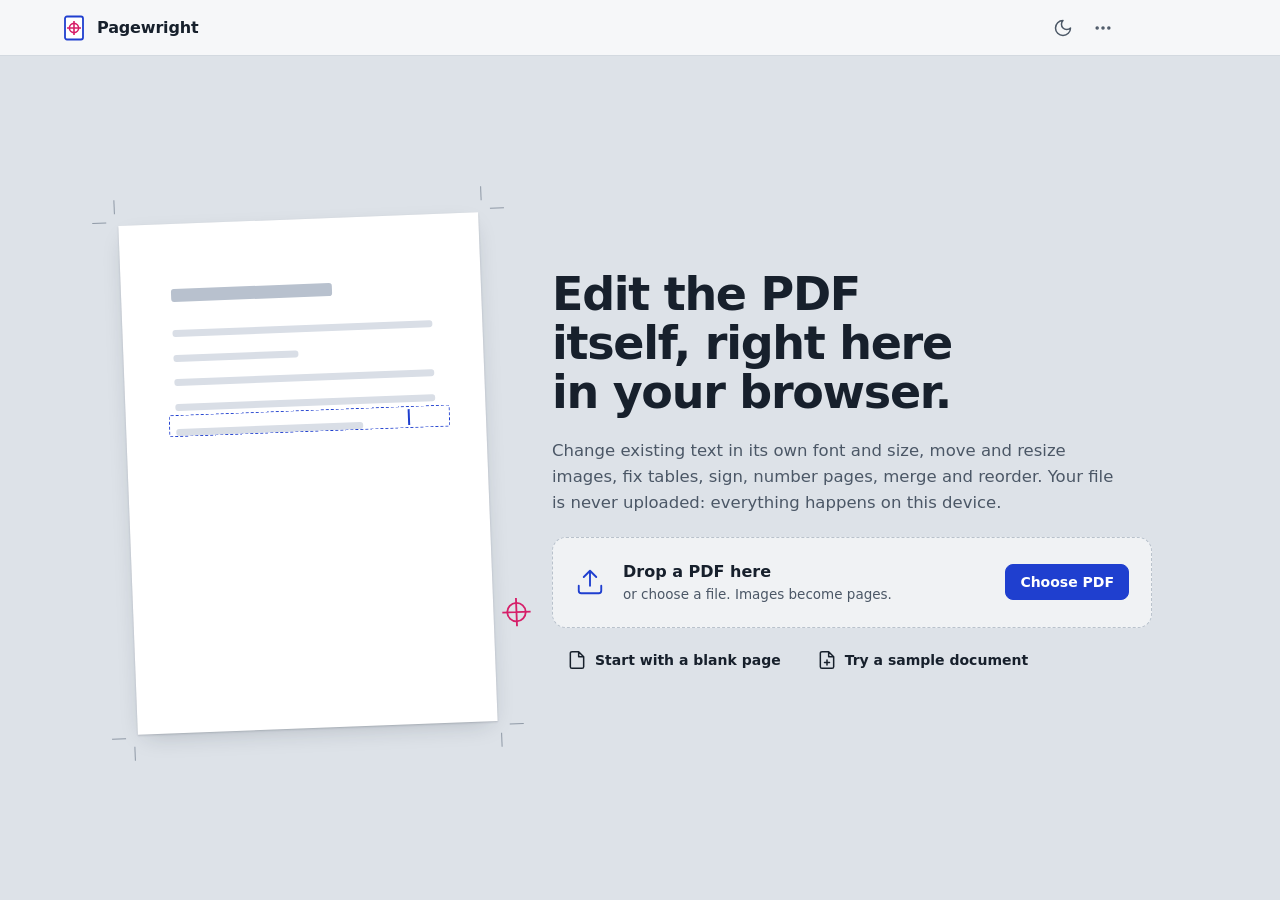
==== index.html @ f9a46111 "byeee will update after watching anna's tales" ====
<!doctype html>
<html lang="en">
<head>
<meta charset="utf-8">
<meta name="viewport" content="width=device-width, initial-scale=1, viewport-fit=cover, interactive-widget=resizes-content">
<title>Pagewright PDF Editor</title>
<meta name="description" content="Edit PDFs in your browser: change existing text and images, add text, tables, signatures and drawings, reorder, merge and number pages. Files never leave your device.">
<meta name="color-scheme" content="light dark">
<meta name="theme-color" content="#f3f5f8" media="(prefers-color-scheme: light)">
<meta name="theme-color" content="#151a21" media="(prefers-color-scheme: dark)">
<link rel="icon" href="data:image/svg+xml,%3Csvg xmlns='http://www.w3.org/2000/svg' viewBox='0 0 32 32'%3E%3Crect x='6' y='3' width='20' height='26' rx='2' fill='%23fff' stroke='%231f3fcf' stroke-width='2'/%3E%3Ccircle cx='16' cy='16' r='5' fill='none' stroke='%23d61f69' stroke-width='2'/%3E%3Cpath d='M16 8v16M8 16h16' stroke='%23d61f69' stroke-width='1.6'/%3E%3C/svg%3E">
<script>
  // apply saved theme before first paint
  try { var t = JSON.parse(localStorage.getItem('pw.theme')); if (t === 'light' || t === 'dark') document.documentElement.setAttribute('data-theme', t); } catch (e) {}
</script>
<link rel="stylesheet" href="css/app.css">
</head>
<body data-tool="edit">

<svg width="0" height="0" style="position:absolute" aria-hidden="true">
  <defs>
    <symbol id="i-open" viewBox="0 0 24 24"><path d="M6 14l1.45-2.9A2 2 0 0 1 9.24 10H20a2 2 0 0 1 1.94 2.5l-1.55 6a2 2 0 0 1-1.94 1.5H4a2 2 0 0 1-2-2V5c0-1.1.9-2 2-2h3.93a2 2 0 0 1 1.66.9l.82 1.2a2 2 0 0 0 1.66.9H18a2 2 0 0 1 2 2v2"/></symbol>
    <symbol id="i-download" viewBox="0 0 24 24"><path d="M21 15v4a2 2 0 0 1-2 2H5a2 2 0 0 1-2-2v-4M7 10l5 5 5-5M12 15V3"/></symbol>
    <symbol id="i-upload" viewBox="0 0 24 24"><path d="M21 15v4a2 2 0 0 1-2 2H5a2 2 0 0 1-2-2v-4M17 8l-5-5-5 5M12 3v12"/></symbol>
    <symbol id="i-undo" viewBox="0 0 24 24"><path d="M3 7v6h6M21 17a9 9 0 0 0-9-9 9 9 0 0 0-6 2.3L3 13"/></symbol>
    <symbol id="i-redo" viewBox="0 0 24 24"><path d="M21 7v6h-6M3 17a9 9 0 0 1 9-9 9 9 0 0 1 6 2.3l3 2.7"/></symbol>
    <symbol id="i-minus" viewBox="0 0 24 24"><path d="M5 12h14"/></symbol>
    <symbol id="i-plus" viewBox="0 0 24 24"><path d="M12 5v14M5 12h14"/></symbol>
    <symbol id="i-search" viewBox="0 0 24 24"><circle cx="11" cy="11" r="7"/><path d="M21 21l-4.3-4.3"/></symbol>
    <symbol id="i-sun" viewBox="0 0 24 24"><circle cx="12" cy="12" r="4"/><path d="M12 2v2M12 20v2M4.93 4.93l1.41 1.41M17.66 17.66l1.41 1.41M2 12h2M20 12h2M6.34 17.66l-1.41 1.41M19.07 4.93l-1.41 1.41"/></symbol>
    <symbol id="i-moon" viewBox="0 0 24 24"><path d="M12 3a6 6 0 0 0 9 9 9 9 0 1 1-9-9Z"/></symbol>
    <symbol id="i-more" viewBox="0 0 24 24"><circle cx="5" cy="12" r="1.2"/><circle cx="12" cy="12" r="1.2"/><circle cx="19" cy="12" r="1.2"/></symbol>
    <symbol id="i-pages" viewBox="0 0 24 24"><rect x="8" y="2" width="12" height="16" rx="2"/><path d="M16 22H6a2 2 0 0 1-2-2V8"/></symbol>
    <symbol id="i-edit" viewBox="0 0 24 24"><path d="M4 4l7.07 17 2.51-7.39L21 11.07z"/></symbol>
    <symbol id="i-text" viewBox="0 0 24 24"><path d="M4 7V4h16v3M9 20h6M12 4v16"/></symbol>
    <symbol id="i-image" viewBox="0 0 24 24"><rect x="3" y="3" width="18" height="18" rx="2"/><circle cx="9" cy="9" r="2"/><path d="M21 15l-3.1-3.1a2 2 0 0 0-2.8 0L6 21"/></symbol>
    <symbol id="i-sign" viewBox="0 0 24 24"><path d="M3 17c3-2.6 4.7-8.6 2.7-8.6S3.5 14.6 7.8 16.4s5.6-4.3 6.9-4.3 1.1 3 3 3 3.3-1.2 3.3-1.2M3 21h18"/></symbol>
    <symbol id="i-pen" viewBox="0 0 24 24"><path d="M12 20h9M16.5 3.5a2.12 2.12 0 0 1 3 3L7 19l-4 1 1-4L16.5 3.5z"/></symbol>
    <symbol id="i-marker" viewBox="0 0 24 24"><path d="M9 11l-6 6v3h9l3-3M22 12l-4.6 4.6a2 2 0 0 1-2.8 0l-5.2-5.2a2 2 0 0 1 0-2.8L14 4"/></symbol>
    <symbol id="i-rect" viewBox="0 0 24 24"><rect x="3.5" y="5" width="17" height="14" rx="1.5"/></symbol>
    <symbol id="i-ellipse" viewBox="0 0 24 24"><ellipse cx="12" cy="12" rx="9" ry="7.5"/></symbol>
    <symbol id="i-line" viewBox="0 0 24 24"><path d="M5 19L19 5"/></symbol>
    <symbol id="i-arrow" viewBox="0 0 24 24"><path d="M5 19L19 5M9 5h10v10"/></symbol>
    <symbol id="i-check" viewBox="0 0 24 24"><path d="M20 6L9 17l-5-5"/></symbol>
    <symbol id="i-cross" viewBox="0 0 24 24"><path d="M18 6L6 18M6 6l12 12"/></symbol>
    <symbol id="i-shapes" viewBox="0 0 24 24"><path d="M8.3 10a.7.7 0 0 1-.63-1.06l3.7-6.3a.7.7 0 0 1 1.23 0l3.68 6.3A.7.7 0 0 1 15.7 10z"/><rect x="3" y="14" width="7" height="7" rx="1"/><circle cx="17.5" cy="17.5" r="3.5"/></symbol>
    <symbol id="i-highlight" viewBox="0 0 24 24"><path d="M4 20h16"/><rect x="4" y="6" width="16" height="9" rx="1.5"/><path d="M8 10.5h8"/></symbol>
    <symbol id="i-whiteout" viewBox="0 0 24 24"><path d="M7 21l-4.3-4.3c-1-1-1-2.5 0-3.4l9.6-9.6c1-1 2.5-1 3.4 0l5.6 5.6c1 1 1 2.5 0 3.4L13 21M22 21H7M5 11l9 9"/></symbol>
    <symbol id="i-redact" viewBox="0 0 24 24"><path d="M3 5h11M3 19h8"/><rect x="3" y="9" width="18" height="6" rx="1" fill="currentColor"/></symbol>
    <symbol id="i-table" viewBox="0 0 24 24"><rect x="3" y="3" width="18" height="18" rx="2"/><path d="M3 9h18M3 15h18M9 3v18M15 3v18"/></symbol>
    <symbol id="i-rotate-cw" viewBox="0 0 24 24"><path d="M21 12a9 9 0 1 1-9-9c2.52 0 4.93 1 6.74 2.74L21 8M21 3v5h-5"/></symbol>
    <symbol id="i-rotate-ccw" viewBox="0 0 24 24"><path d="M3 12a9 9 0 1 0 9-9 9.75 9.75 0 0 0-6.74 2.74L3 8M3 3v5h5"/></symbol>
    <symbol id="i-trash" viewBox="0 0 24 24"><path d="M3 6h18M19 6v14a2 2 0 0 1-2 2H7a2 2 0 0 1-2-2V6M8 6V4a2 2 0 0 1 2-2h4a2 2 0 0 1 2 2v2M10 11v6M14 11v6"/></symbol>
    <symbol id="i-copy" viewBox="0 0 24 24"><rect x="9" y="9" width="13" height="13" rx="2"/><path d="M5 15H4a2 2 0 0 1-2-2V4a2 2 0 0 1 2-2h9a2 2 0 0 1 2 2v1"/></symbol>
    <symbol id="i-file-plus" viewBox="0 0 24 24"><path d="M14 2H6a2 2 0 0 0-2 2v16a2 2 0 0 0 2 2h12a2 2 0 0 0 2-2V8zM14 2v6h6M12 18v-6M9 15h6"/></symbol>
    <symbol id="i-file" viewBox="0 0 24 24"><path d="M14 2H6a2 2 0 0 0-2 2v16a2 2 0 0 0 2 2h12a2 2 0 0 0 2-2V8zM14 2v6h6"/></symbol>
    <symbol id="i-extract" viewBox="0 0 24 24"><path d="M14 2H6a2 2 0 0 0-2 2v16a2 2 0 0 0 2 2h12a2 2 0 0 0 2-2V8zM14 2v6h6M12 11v6M9 14l3 3 3-3"/></symbol>
    <symbol id="i-scissors" viewBox="0 0 24 24"><circle cx="6" cy="6" r="3"/><circle cx="6" cy="18" r="3"/><path d="M20 4L8.12 15.88M14.47 14.48L20 20M8.12 8.12L12 12"/></symbol>
    <symbol id="i-hash" viewBox="0 0 24 24"><path d="M4 9h16M4 15h16M10 3L8 21M16 3l-2 18"/></symbol>
    <symbol id="i-drop" viewBox="0 0 24 24"><path d="M12 22a7 7 0 0 0 7-7c0-2-1-3.9-3-5.5s-3.5-4-4-6.5c-.5 2.5-2 4.9-4 6.5C6 11.1 5 13 5 15a7 7 0 0 0 7 7z"/></symbol>
    <symbol id="i-info" viewBox="0 0 24 24"><circle cx="12" cy="12" r="10"/><path d="M12 16v-4M12 8h.01"/></symbol>
    <symbol id="i-close" viewBox="0 0 24 24"><path d="M18 6L6 18M6 6l12 12"/></symbol>
    <symbol id="i-down" viewBox="0 0 24 24"><path d="M6 9l6 6 6-6"/></symbol>
    <symbol id="i-up" viewBox="0 0 24 24"><path d="M18 15l-6-6-6 6"/></symbol>
    <symbol id="i-left" viewBox="0 0 24 24"><path d="M15 18l-6-6 6-6"/></symbol>
    <symbol id="i-right" viewBox="0 0 24 24"><path d="M9 18l6-6-6-6"/></symbol>
    <symbol id="i-al-left" viewBox="0 0 24 24"><path d="M21 6H3M15 12H3M17 18H3"/></symbol>
    <symbol id="i-al-center" viewBox="0 0 24 24"><path d="M21 6H3M17 12H7M19 18H5"/></symbol>
    <symbol id="i-al-right" viewBox="0 0 24 24"><path d="M21 6H3M21 12H9M21 18H7"/></symbol>
    <symbol id="i-al-justify" viewBox="0 0 24 24"><path d="M3 6h18M3 12h18M3 18h18"/></symbol>
    <symbol id="i-bold" viewBox="0 0 24 24"><path d="M6 12h8.5a4 4 0 0 1 0 8H7a1 1 0 0 1-1-1V5a1 1 0 0 1 1-1h6.5a4 4 0 0 1 0 8" stroke-width="2.4"/></symbol>
    <symbol id="i-italic" viewBox="0 0 24 24"><path d="M19 4h-9M14 20H5M15 4L9 20"/></symbol>
    <symbol id="i-underline" viewBox="0 0 24 24"><path d="M6 4v6a6 6 0 0 0 12 0V4M4 20h16"/></symbol>
    <symbol id="i-front" viewBox="0 0 24 24"><path d="M5 3h14M18 13l-6-6-6 6M12 7v14"/></symbol>
    <symbol id="i-back" viewBox="0 0 24 24"><path d="M5 21h14M6 11l6 6 6-6M12 17V3"/></symbol>
    <symbol id="i-flip-h" viewBox="0 0 24 24"><path d="M8 3H5a2 2 0 0 0-2 2v14c0 1.1.9 2 2 2h3M16 3h3a2 2 0 0 1 2 2v14a2 2 0 0 1-2 2h-3M12 20v2M12 14v2M12 8v2M12 2v2"/></symbol>
    <symbol id="i-flip-v" viewBox="0 0 24 24"><path d="M21 8V5a2 2 0 0 0-2-2H5a2 2 0 0 0-2 2v3M21 16v3a2 2 0 0 1-2 2H5a2 2 0 0 1-2-2v-3M4 12H2M10 12H8M16 12h-2M22 12h-2"/></symbol>
    <symbol id="i-move" viewBox="0 0 24 24"><path d="M5 9l-3 3 3 3M9 5l3-3 3 3M15 19l-3 3-3-3M19 9l3 3-3 3M2 12h20M12 2v20"/></symbol>
    <symbol id="i-menu" viewBox="0 0 24 24"><path d="M4 6h16M4 12h16M4 18h16"/></symbol>
    <symbol id="i-keyboard" viewBox="0 0 24 24"><rect x="2" y="4" width="20" height="16" rx="2"/><path d="M6 8h.01M10 8h.01M14 8h.01M18 8h.01M8 12h.01M12 12h.01M16 12h.01M7 16h10"/></symbol>
    <symbol id="i-history" viewBox="0 0 24 24"><path d="M3 12a9 9 0 1 0 9-9 9.75 9.75 0 0 0-6.74 2.74L3 8M3 3v5h5M12 7v5l4 2"/></symbol>
    <symbol id="i-form" viewBox="0 0 24 24"><rect x="8" y="2" width="8" height="4" rx="1"/><path d="M16 4h2a2 2 0 0 1 2 2v14a2 2 0 0 1-2 2H6a2 2 0 0 1-2-2V6a2 2 0 0 1 2-2h2M12 11h4M12 16h4M8 11h.01M8 16h.01"/></symbol>
    <symbol id="i-sliders" viewBox="0 0 24 24"><path d="M4 21v-7M4 10V3M12 21v-9M12 8V3M20 21v-5M20 12V3M1 14h6M9 8h6M17 16h6"/></symbol>
    <symbol id="i-tag" viewBox="0 0 24 24"><path d="M12.6 2.6A2 2 0 0 0 11.2 2H4a2 2 0 0 0-2 2v7.2a2 2 0 0 0 .6 1.4l8.7 8.7a2.4 2.4 0 0 0 3.4 0l6.6-6.6a2.4 2.4 0 0 0 0-3.4z"/><circle cx="7.5" cy="7.5" r="1"/></symbol>
    <symbol id="i-fit" viewBox="0 0 24 24"><path d="M8 3H5a2 2 0 0 0-2 2v3M21 8V5a2 2 0 0 0-2-2h-3M3 16v3a2 2 0 0 0 2 2h3M16 21h3a2 2 0 0 0 2-2v-3"/></symbol>
    <symbol id="i-reg" viewBox="0 0 24 24"><circle cx="12" cy="12" r="6.5"/><path d="M12 2v20M2 12h20"/></symbol>
    <symbol id="i-lock" viewBox="0 0 24 24"><rect x="3" y="11" width="18" height="11" rx="2"/><path d="M7 11V7a5 5 0 0 1 10 0v4"/></symbol>
  </defs>
</svg>

<div id="app" class="no-doc">
  <header id="topbar">
    <button class="icon-btn" id="btn-pages-toggle" title="Pages" aria-label="Show pages"><svg class="ic"><use href="#i-pages"/></svg></button>
    <a class="brand" href="./" aria-label="Pagewright home">
      <svg class="brand-mark" viewBox="0 0 28 28" aria-hidden="true"><rect x="5" y="2.5" width="18" height="23" rx="2"/><circle cx="14" cy="14" r="4.6"/><path d="M14 7v14M7 14h14"/></svg>
      <span class="brand-name">Pagewright</span>
    </a>
    <div class="doc-title">
      <input id="file-name" value="document.pdf" aria-label="File name" spellcheck="false">
      <span id="save-state" class="save-state" hidden></span>
    </div>
    <div class="top-actions">
      <button class="btn ghost hide-narrow" id="btn-open" title="Open a PDF (Ctrl+O)"><svg class="ic"><use href="#i-open"/></svg><span>Open</span></button>
      <span class="divider hide-narrow"></span>
      <button class="icon-btn" id="btn-undo" title="Undo (Ctrl+Z)" aria-label="Undo" disabled><svg class="ic"><use href="#i-undo"/></svg></button>
      <button class="icon-btn" id="btn-redo" title="Redo (Ctrl+Shift+Z)" aria-label="Redo" disabled><svg class="ic"><use href="#i-redo"/></svg></button>
      <span class="divider hide-narrow"></span>
      <div class="zoom hide-narrow" role="group" aria-label="Zoom">
        <button class="icon-btn sm" id="btn-zoom-out" title="Zoom out (Ctrl -)" aria-label="Zoom out"><svg class="ic"><use href="#i-minus"/></svg></button>
        <button class="zoom-val" id="btn-zoom" title="Zoom options">100%</button>
        <button class="icon-btn sm" id="btn-zoom-in" title="Zoom in (Ctrl +)" aria-label="Zoom in"><svg class="ic"><use href="#i-plus"/></svg></button>
      </div>
      <button class="icon-btn hide-narrow" id="btn-find" title="Find and replace (Ctrl+F)" aria-label="Find and replace"><svg class="ic"><use href="#i-search"/></svg></button>
      <button class="icon-btn" id="btn-theme" title="Switch light / dark" aria-label="Switch theme"><svg class="ic"><use href="#i-moon"/></svg></button>
      <button class="icon-btn" id="btn-more" title="More" aria-label="More options" aria-haspopup="menu"><svg class="ic"><use href="#i-more"/></svg></button>
      <button class="btn primary" id="btn-download" title="Download the edited PDF (Ctrl+S)"><svg class="ic"><use href="#i-download"/></svg><span class="hide-narrow">Download</span></button>
    </div>
  </header>

  <div id="main">
    <nav id="toolrail" aria-label="Tools">
      <button class="tool" data-tool-btn="edit" title="Edit and select (V)"><svg class="ic"><use href="#i-edit"/></svg><span>Edit</span></button>
      <button class="tool" data-tool-btn="text" title="Add text (T)"><svg class="ic"><use href="#i-text"/></svg><span>Text</span></button>
      <button class="tool" data-action="image" title="Insert an image (I)"><svg class="ic"><use href="#i-image"/></svg><span>Image</span></button>
      <button class="tool" data-action="sign" title="Add a signature"><svg class="ic"><use href="#i-sign"/></svg><span>Sign</span></button>
      <button class="tool has-sub" data-group="draw" data-tool-btn="pen" title="Draw (D)"><svg class="ic"><use href="#i-pen"/></svg><span>Draw</span></button>
      <button class="tool has-sub" data-group="shapes" title="Shapes and marks"><svg class="ic"><use href="#i-shapes"/></svg><span>Shapes</span></button>
      <button class="tool" data-tool-btn="highlight" title="Highlight an area (H)"><svg class="ic"><use href="#i-highlight"/></svg><span>Highlight</span></button>
      <button class="tool" data-tool-btn="whiteout" title="Whiteout: cover with a solid box (W)"><svg class="ic"><use href="#i-whiteout"/></svg><span>Whiteout</span></button>
      <button class="tool" data-tool-btn="redact" title="Redact: permanently black out content"><svg class="ic"><use href="#i-redact"/></svg><span>Redact</span></button>
      <button class="tool has-sub" data-group="table" title="Tables"><svg class="ic"><use href="#i-table"/></svg><span>Table</span></button>
    </nav>

    <aside id="pages-panel" aria-label="Pages">
      <div class="pp-head">
        <h2>Pages <span id="page-count" class="count"></span></h2>
        <button class="icon-btn sm only-narrow" id="btn-pages-close" aria-label="Close pages"><svg class="ic"><use href="#i-close"/></svg></button>
      </div>
      <div class="pp-actions" role="toolbar" aria-label="Page actions">
        <button class="icon-btn sm" data-page="add" title="Insert a blank page after the selected one"><svg class="ic"><use href="#i-file-plus"/></svg></button>
        <button class="icon-btn sm" data-page="insert" title="Insert or merge PDFs / images"><svg class="ic"><use href="#i-upload"/></svg></button>
        <button class="icon-btn sm" data-page="rotl" title="Rotate left"><svg class="ic"><use href="#i-rotate-ccw"/></svg></button>
        <button class="icon-btn sm" data-page="rotr" title="Rotate right"><svg class="ic"><use href="#i-rotate-cw"/></svg></button>
        <button class="icon-btn sm" data-page="dup" title="Duplicate"><svg class="ic"><use href="#i-copy"/></svg></button>
        <button class="icon-btn sm" data-page="extract" title="Download selected pages as a new PDF"><svg class="ic"><use href="#i-extract"/></svg></button>
        <button class="icon-btn sm danger" data-page="del" title="Delete selected pages"><svg class="ic"><use href="#i-trash"/></svg></button>
      </div>
      <p class="pp-hint" id="pp-hint">Drag pages to reorder. Shift or Ctrl-click to select several.</p>
      <div id="thumbs" role="listbox" aria-multiselectable="true" aria-label="Page thumbnails"></div>
    </aside>

    <main id="scroller" tabindex="-1">
      <div id="find-bar" hidden role="search">
        <div class="fb-row">
          <svg class="ic"><use href="#i-search"/></svg>
          <input id="find-q" placeholder="Find in document" aria-label="Find">
          <span id="find-count" class="fb-count"></span>
          <button class="icon-btn sm" id="find-prev" title="Previous (Shift+Enter)" aria-label="Previous match"><svg class="ic"><use href="#i-up"/></svg></button>
          <button class="icon-btn sm" id="find-next" title="Next (Enter)" aria-label="Next match"><svg class="ic"><use href="#i-down"/></svg></button>
          <button class="icon-btn sm" id="find-close" title="Close (Esc)" aria-label="Close find"><svg class="ic"><use href="#i-close"/></svg></button>
        </div>
        <div class="fb-row">
          <svg class="ic"><use href="#i-text"/></svg>
          <input id="find-r" placeholder="Replace with" aria-label="Replace with">
          <label class="chk"><input type="checkbox" id="find-case"> Aa</label>
          <button class="btn sm" id="find-rep">Replace</button>
          <button class="btn sm" id="find-all">Replace all</button>
        </div>
      </div>
      <div id="pages"></div>
      <div id="empty-pages" hidden>
        <p>This document has no pages.</p>
        <button class="btn" data-page="add">Add a blank page</button>
      </div>
    </main>

    <aside id="props" aria-label="Properties">
      <button class="sheet-handle only-narrow" id="props-handle" aria-label="Collapse properties"><i></i></button>
      <div id="props-body"></div>
    </aside>
  </div>

  <section id="welcome" aria-label="Start">
    <div class="wl-inner">
      <div class="wl-sheet" aria-hidden="true">
        <i class="crop tl"></i><i class="crop tr"></i><i class="crop bl"></i><i class="crop br"></i>
        <div class="wl-lines"><b></b><b></b><b class="short"></b><b></b><b></b><b class="mid"></b></div>
        <div class="wl-caret"></div>
        <svg class="wl-reg" viewBox="0 0 24 24"><circle cx="12" cy="12" r="6.5"/><path d="M12 2v20M2 12h20"/></svg>
      </div>
      <div class="wl-copy">
        <h1>Edit the PDF itself, right here in your browser.</h1>
        <p class="lede">Change existing text in its own font and size, move and resize images, fix tables, sign, number pages, merge and reorder. Your file is never uploaded: everything happens on this device.</p>
        <div class="wl-drop" id="drop-zone" tabindex="0" role="button" aria-label="Open a PDF">
          <svg class="ic xl"><use href="#i-upload"/></svg>
          <div>
            <strong>Drop a PDF here</strong>
            <span>or choose a file. Images become pages.</span>
          </div>
          <button class="btn primary" id="btn-open-2">Choose PDF</button>
        </div>
        <div class="wl-alt">
          <button class="btn ghost" id="btn-blank"><svg class="ic"><use href="#i-file"/></svg>Start with a blank page</button>
          <button class="btn ghost" id="btn-sample"><svg class="ic"><use href="#i-file-plus"/></svg>Try a sample document</button>
        </div>
        <div class="wl-restore" id="restore-card" hidden>
          <svg class="ic"><use href="#i-history"/></svg>
          <div><strong id="restore-name">Unsaved work</strong><span id="restore-time"></span></div>
          <button class="btn" id="btn-restore">Continue editing</button>
          <button class="icon-btn sm" id="btn-restore-x" title="Discard" aria-label="Discard saved work"><svg class="ic"><use href="#i-close"/></svg></button>
        </div>
      </div>
    </div>
  </section>

  <div id="drag-veil" hidden><div><svg class="ic xl"><use href="#i-upload"/></svg><p>Drop to open</p></div></div>
</div>

<div id="measure" aria-hidden="true"></div>
<div id="toasts" aria-live="polite"></div>
<div id="modal-root"></div>
<div id="menu-root"></div>
<div id="busy" hidden><div class="busy-card"><div class="busy-bar"><i id="busy-fill"></i></div><p id="busy-text">Working…</p></div></div>

<script src="lib/pdf.min.js"></script>
<script src="lib/pdf-lib.min.js"></script>
<script src="lib/regenerator-runtime.js"></script>
<script src="lib/fontkit.umd.min.js"></script>
<script src="js/util.js"></script>
<script src="js/fonts.js"></script>
<script src="js/model.js"></script>
<script src="js/extract.js"></script>
<script src="js/view.js"></script>
<script src="js/tools.js"></script>
<script src="js/export.js"></script>
<script src="js/ui.js"></script>
<script src="js/app.js"></script>
</body>
</html>
---- css/app.css ----
/* Pagewright — interface styles
   Layout: tool rail | pages panel | the desk (scrolling pages) | properties.
   The desk is a cool proofing-table grey; pages sit on it with printer's crop marks.
   Accent "proof blue" marks selection & primary actions; registration magenta is the brand mark only. */
:root {
  --desk: #dde2e8;
  --panel: #f6f7f9;
  --surface: #ffffff;
  --raised: #ffffff;
  --line: #d3d9e0;
  --line-strong: #b9c2cc;
  --ink: #17202c;
  --ink-2: #4b5766;
  --ink-3: #7a8593;
  --accent: #1f3fcf;
  --accent-ink: #ffffff;
  --accent-soft: rgba(31, 63, 207, 0.1);
  --accent-line: rgba(31, 63, 207, 0.55);
  --reg: #d61f69;
  --danger: #c4312a;
  --ok: #1d7f4f;
  --warn: #a86400;
  --hover: rgba(23, 32, 44, 0.06);
  --shadow-page: 0 1px 2px rgba(20, 30, 45, 0.18), 0 8px 24px -8px rgba(20, 30, 45, 0.22);
  --shadow-pop: 0 10px 30px -6px rgba(15, 25, 40, 0.28), 0 2px 6px rgba(15, 25, 40, 0.12);
  --crop: #8f99a6;
  --radius: 8px;
  --font-ui: system-ui, -apple-system, 'Segoe UI', Roboto, 'Helvetica Neue', Arial, sans-serif;
  --top-h: 56px;
  --rail-w: 72px;
  --pages-w: 196px;
  --props-w: 286px;
  color-scheme: light;
}
@media (prefers-color-scheme: dark) {
  :root:not([data-theme='light']) {
    --desk: #10141a;
    --panel: #171c23;
    --surface: #1d232b;
    --raised: #232a33;
    --line: #2b333e;
    --line-strong: #3a4552;
    --ink: #e4e9ef;
    --ink-2: #a8b2bf;
    --ink-3: #7b8695;
    --accent: #7d95ff;
    --accent-ink: #0b1124;
    --accent-soft: rgba(125, 149, 255, 0.14);
    --accent-line: rgba(125, 149, 255, 0.7);
    --reg: #ff5c9a;
    --danger: #ff6b61;
    --ok: #4cc58a;
    --warn: #f0b34a;
    --hover: rgba(228, 233, 239, 0.07);
    --shadow-page: 0 1px 2px rgba(0, 0, 0, 0.5), 0 10px 28px -8px rgba(0, 0, 0, 0.6);
    --shadow-pop: 0 12px 32px -6px rgba(0, 0, 0, 0.6), 0 2px 6px rgba(0, 0, 0, 0.4);
    --crop: #4e5866;
    color-scheme: dark;
  }
}
:root[data-theme='dark'] {
  --desk: #10141a;
  --panel: #171c23;
  --surface: #1d232b;
  --raised: #232a33;
  --line: #2b333e;
  --line-strong: #3a4552;
  --ink: #e4e9ef;
  --ink-2: #a8b2bf;
  --ink-3: #7b8695;
  --accent: #7d95ff;
  --accent-ink: #0b1124;
  --accent-soft: rgba(125, 149, 255, 0.14);
  --accent-line: rgba(125, 149, 255, 0.7);
  --reg: #ff5c9a;
  --danger: #ff6b61;
  --ok: #4cc58a;
  --warn: #f0b34a;
  --hover: rgba(228, 233, 239, 0.07);
  --shadow-page: 0 1px 2px rgba(0, 0, 0, 0.5), 0 10px 28px -8px rgba(0, 0, 0, 0.6);
  --shadow-pop: 0 12px 32px -6px rgba(0, 0, 0, 0.6), 0 2px 6px rgba(0, 0, 0, 0.4);
  --crop: #4e5866;
  color-scheme: dark;
}

* { box-sizing: border-box; }
html, body { height: 100%; margin: 0; }
body {
  background: var(--panel);
  color: var(--ink);
  font: 14px/1.45 var(--font-ui);
  -webkit-font-smoothing: antialiased;
  overflow: hidden;
  overscroll-behavior: none;
}
button, input, select, textarea { font: inherit; color: inherit; }
button { cursor: pointer; }
[hidden] { display: none !important; }
:focus-visible { outline: 2px solid var(--accent); outline-offset: 2px; }

.ic { width: 20px; height: 20px; fill: none; stroke: currentColor; stroke-width: 1.8; stroke-linecap: round; stroke-linejoin: round; flex: none; }
.ic.xl { width: 30px; height: 30px; stroke-width: 1.5; }

/* ---------- buttons ---------- */
.btn {
  display: inline-flex; align-items: center; gap: 8px;
  height: 36px; padding: 0 14px; border-radius: var(--radius);
  border: 1px solid var(--line-strong); background: var(--surface); color: var(--ink);
  font-weight: 560; white-space: nowrap;
  transition: background .12s, border-color .12s, transform .06s;
}
.btn:hover { background: var(--hover); }
.btn:active { transform: translateY(1px); }
.btn.primary { background: var(--accent); border-color: var(--accent); color: var(--accent-ink); }
.btn.primary:hover { filter: brightness(1.08); background: var(--accent); }
.btn.ghost { background: transparent; border-color: transparent; }
.btn.ghost:hover { background: var(--hover); }
.btn.danger { color: var(--danger); }
.btn.sm { height: 30px; padding: 0 10px; font-size: 13px; }
.btn:disabled { opacity: .45; cursor: default; }
.icon-btn {
  display: inline-grid; place-items: center; width: 38px; height: 38px; border-radius: var(--radius);
  border: 0; background: transparent; color: var(--ink-2);
}
.icon-btn:hover:not(:disabled) { background: var(--hover); color: var(--ink); }
.icon-btn:disabled { opacity: .35; cursor: default; }
.icon-btn.sm { width: 32px; height: 32px; }
.icon-btn.sm .ic { width: 18px; height: 18px; }
.icon-btn.on { background: var(--accent-soft); color: var(--accent); }
.icon-btn.danger:hover { color: var(--danger); }
.divider { width: 1px; height: 22px; background: var(--line); margin: 0 4px; }

/* ---------- top bar ---------- */
#app { height: 100%; display: flex; flex-direction: column; }
#topbar {
  height: calc(var(--top-h) + env(safe-area-inset-top, 0px));
  padding: env(safe-area-inset-top, 0px) 12px 0 12px;
  display: flex; align-items: center; gap: 10px;
  background: var(--panel); border-bottom: 1px solid var(--line);
  position: relative; z-index: 30;
}
.brand { display: flex; align-items: center; gap: 9px; color: var(--ink); text-decoration: none; padding-right: 6px; }
.brand-mark { width: 28px; height: 28px; }
.brand-mark rect { fill: var(--surface); stroke: var(--accent); stroke-width: 1.8; }
.brand-mark circle, .brand-mark path { fill: none; stroke: var(--reg); stroke-width: 1.6; }
.brand-name { font-weight: 720; letter-spacing: -0.01em; font-size: 16px; }
.doc-title { display: flex; align-items: center; gap: 10px; min-width: 0; flex: 1; }
#file-name {
  min-width: 0; max-width: 100%; width: 24ch;
  border: 1px solid transparent; background: transparent; border-radius: 6px;
  padding: 6px 8px; font-weight: 560; color: var(--ink); text-overflow: ellipsis;
}
#file-name:hover { border-color: var(--line); }
#file-name:focus { border-color: var(--accent); outline: none; background: var(--surface); }
.no-doc #file-name, .no-doc .top-actions > :not(#btn-theme):not(#btn-more) { visibility: hidden; }
.save-state { font-size: 12px; color: var(--ink-3); white-space: nowrap; }
.save-state.dirty::before { content: ''; display: inline-block; width: 7px; height: 7px; border-radius: 50%; background: var(--warn); margin-right: 6px; vertical-align: 1px; }
.top-actions { display: flex; align-items: center; gap: 2px; }
.top-actions #btn-download { margin-left: 8px; }
.zoom { display: flex; align-items: center; }
.zoom-val {
  min-width: 56px; height: 32px; border: 0; background: transparent; border-radius: 6px;
  font-variant-numeric: tabular-nums; font-size: 13px; color: var(--ink-2);
}
.zoom-val:hover { background: var(--hover); color: var(--ink); }
.only-narrow { display: none !important; }

/* ---------- main layout ---------- */
#main { flex: 1; display: flex; min-height: 0; position: relative; }
#toolrail {
  width: var(--rail-w); flex: none; padding: 10px 6px; display: flex; flex-direction: column; gap: 2px;
  background: var(--panel); border-right: 1px solid var(--line); overflow-y: auto; z-index: 20;
}
.tool {
  position: relative; display: flex; flex-direction: column; align-items: center; gap: 3px;
  padding: 8px 2px 6px; border: 0; border-radius: var(--radius); background: transparent; color: var(--ink-2);
  font-size: 11px; font-weight: 520; letter-spacing: 0.01em;
}
.tool .ic { width: 21px; height: 21px; }
.tool:hover { background: var(--hover); color: var(--ink); }
.tool.on { background: var(--accent-soft); color: var(--accent); }
.tool.has-sub::after {
  content: ''; position: absolute; right: 7px; bottom: 22px; width: 0; height: 0;
  border-left: 4px solid transparent; border-top: 4px solid currentColor; opacity: .55;
  transform: rotate(-45deg);
}

#pages-panel {
  width: var(--pages-w); flex: none; display: flex; flex-direction: column;
  background: var(--panel); border-right: 1px solid var(--line); min-height: 0; z-index: 15;
}
body.pages-hidden #pages-panel { display: none; }
.pp-head { display: flex; align-items: center; justify-content: space-between; padding: 12px 14px 4px; }
.pp-head h2 { margin: 0; font-size: 13px; font-weight: 650; color: var(--ink); }
.count { color: var(--ink-3); font-weight: 500; margin-left: 4px; font-variant-numeric: tabular-nums; }
.pp-actions { display: flex; flex-wrap: wrap; gap: 0; padding: 2px 8px 2px; }
.pp-hint { margin: 0; padding: 2px 14px 8px; font-size: 11.5px; color: var(--ink-3); line-height: 1.35; }
#thumbs { flex: 1; overflow-y: auto; padding: 4px 14px 24px; display: flex; flex-direction: column; gap: 14px; }
.thumb { position: relative; display: flex; flex-direction: column; align-items: center; gap: 5px; cursor: grab; touch-action: pan-y; user-select: none; -webkit-user-select: none; }
.thumb .tcan {
  position: relative; background: #fff; box-shadow: 0 0 0 1px var(--line), 0 2px 6px -2px rgba(0,0,0,.18);
  border-radius: 2px; overflow: hidden; display: grid; place-items: center;
}
.thumb canvas, .thumb img { display: block; width: 100%; height: 100%; }
.thumb .tnum { font-size: 11.5px; color: var(--ink-3); font-variant-numeric: tabular-nums; }
.thumb.sel .tcan { box-shadow: 0 0 0 2px var(--accent), 0 2px 8px -2px rgba(0,0,0,.25); }
.thumb.sel .tnum { color: var(--accent); font-weight: 650; }
.thumb.cur .tnum::before { content: ''; display: inline-block; width: 5px; height: 5px; border-radius: 50%; background: var(--accent); margin-right: 5px; vertical-align: 2px; }
.thumb .tedit { position: absolute; top: 4px; right: 4px; width: 8px; height: 8px; border-radius: 50%; background: var(--warn); box-shadow: 0 0 0 2px #fff; }
.thumb.dragging { opacity: .35; }
.thumb-drop { height: 3px; background: var(--accent); border-radius: 2px; margin: -8px 0; }
.thumb-ghost { position: fixed; z-index: 100; pointer-events: none; opacity: .9; transform: rotate(-2deg); box-shadow: var(--shadow-pop); background: #fff; }

/* ---------- desk & pages ---------- */
#scroller {
  flex: 1; min-width: 0; overflow: auto; background: var(--desk); position: relative;
  touch-action: pan-x pan-y; outline: none; overscroll-behavior: contain;
}
#pages { padding: 36px 24px 120px; display: flex; flex-direction: column; align-items: center; gap: 34px; width: max-content; min-width: 100%; }
.page { position: relative; display: flex; flex-direction: column; align-items: center; gap: 8px; }
.sheet { position: relative; background: #fff; box-shadow: var(--shadow-page); }
/* printer's crop marks at each corner */
.sheet::before, .sheet::after {
  content: ''; position: absolute; inset: -14px; pointer-events: none;
  background:
    linear-gradient(var(--crop), var(--crop)) left 0 top 13px / 9px 1px no-repeat,
    linear-gradient(var(--crop), var(--crop)) left 13px top 0 / 1px 9px no-repeat,
    linear-gradient(var(--crop), var(--crop)) right 0 top 13px / 9px 1px no-repeat,
    linear-gradient(var(--crop), var(--crop)) right 13px top 0 / 1px 9px no-repeat;
}
.sheet::after {
  background:
    linear-gradient(var(--crop), var(--crop)) left 0 bottom 13px / 9px 1px no-repeat,
    linear-gradient(var(--crop), var(--crop)) left 13px bottom 0 / 1px 9px no-repeat,
    linear-gradient(var(--crop), var(--crop)) right 0 bottom 13px / 9px 1px no-repeat,
    linear-gradient(var(--crop), var(--crop)) right 13px bottom 0 / 1px 9px no-repeat;
}
.pg-canvas { position: absolute; inset: 0; width: 100%; height: 100%; display: block; }
.pg-label { font-size: 12px; color: var(--ink-3); font-variant-numeric: tabular-nums; }
.pg-warn { font-size: 12px; color: var(--warn); font-weight: 560; }
.pg-spin { position: absolute; inset: 0; display: grid; place-items: center; pointer-events: none; opacity: 0; transition: opacity .2s .25s; }
.pg-spin.on { opacity: 1; }
.pg-spin i { width: 26px; height: 26px; border-radius: 50%; border: 2.5px solid rgba(31,63,207,.18); border-top-color: #1f3fcf; animation: spin .8s linear infinite; }
@keyframes spin { to { transform: rotate(360deg); } }

.layer { position: absolute; left: 0; top: 0; transform-origin: 0 0; --iz: 1; }
.layer > div { position: absolute; inset: 0; }
.l-covers .cv, .l-covers .gm { position: absolute; }
.l-base, .l-objs { pointer-events: none; }
.l-base > *, .l-objs > * { pointer-events: auto; }
.l-virt { pointer-events: none; }
.l-forms { pointer-events: none; }
.ff { position: absolute; pointer-events: auto; margin: 0; border: 0; border-radius: 0; padding: 0 2px; background: rgba(31,63,207,.07); box-shadow: inset 0 0 0 calc(1px * var(--iz)) rgba(31,63,207,.35); color: #000; font-family: "PEF-arimo", Arial, sans-serif; line-height: 1.1; resize: none; }
.ff:focus { outline: none; background: rgba(31,63,207,.1); box-shadow: inset 0 0 0 calc(1.5px * var(--iz)) #1f3fcf; }
.ff-check { display: grid; place-items: center; padding: 0; cursor: pointer; font-weight: 700; }
.ff-check.radio { border-radius: 50%; }
select.ff { appearance: auto; }
.l-ui { pointer-events: none; }
.l-ui > * { pointer-events: auto; }

/* PDF content made editable */
.bb, .bi { position: absolute; border-radius: 1px; }
body[data-tool='edit'] .bb:not(.mat) { cursor: text; }
body[data-tool='edit'] .bb:not(.mat):hover,
body[data-tool='edit'] .bb.mat:not(.editing):hover {
  outline: calc(1px * var(--iz)) solid var(--accent-line); outline-offset: calc(2px * var(--iz)); background: rgba(31,63,207,.05);
}
body[data-tool='edit'] .bi { cursor: move; }
body[data-tool='edit'] .bi:hover { outline: calc(1.5px * var(--iz)) dashed var(--accent-line); outline-offset: calc(1px * var(--iz)); }
body:not([data-tool='edit']) .l-base > *, body:not([data-tool='edit']) .l-objs > * { pointer-events: none; }
.bb.mat { cursor: text; }
.bb.del { display: none; }
.bi.mat img, .ob-image img { display: block; width: 100%; height: 100%; object-fit: fill; user-select: none; -webkit-user-drag: none; }

/* text, shared by boxes, PDF blocks and table cells (measuring depends on these) */
.txt { white-space: pre-wrap; overflow-wrap: break-word; word-break: normal; outline: none; color: #000; cursor: text; -webkit-user-modify: read-only; }
.txt[contenteditable='true'] { -webkit-user-modify: read-write; caret-color: #1f3fcf; }
.txt span { font-kerning: normal; font-variant-ligatures: common-ligatures; }
.bb.mat { white-space: pre-wrap; overflow-wrap: break-word; }
.bb.editing { outline: none !important; background: transparent !important; }

#measure { position: absolute; left: -100000px; top: 0; visibility: hidden; pointer-events: none; contain: layout; }
#measure > * { position: absolute; }

/* objects */
.ob { position: absolute; transform-origin: 50% 50%; }
body[data-tool='edit'] .ob { cursor: move; }
.ob-text .txt { min-width: 4px; min-height: 1em; }
.ob-text.is-editing { cursor: text; }
.ob svg { display: block; overflow: visible; }
.ob-line svg, .ob-ink svg, .ob-shape svg { pointer-events: none; }
.ob-table { cursor: move; }
.ptable { width: 100%; border-collapse: collapse; table-layout: fixed; background: transparent; }
.ptable td { border: var(--tbw) solid var(--tb); padding: var(--tpad); vertical-align: top; }
.ptable td.cur { box-shadow: inset 0 0 0 calc(2px * var(--iz)) #1f3fcf; }
.ptable .cell { min-height: 1.2em; }
.ob-table.is-editing td { cursor: text; }

/* selection */
.selbox { position: absolute; border: calc(1.5px * var(--iz)) solid #1f3fcf; pointer-events: none !important; transform-origin: 50% 50%; }
.selbox.multi { border-style: dashed; }
.selbox.editing { border-style: dashed; border-color: rgba(31,63,207,.75); }
.selbox.base { margin: calc(-3px * var(--iz)); padding: calc(3px * var(--iz)); box-sizing: content-box; }
.selbox.line { border: 0; }
.hd {
  position: absolute; width: calc(11px * var(--iz)); height: calc(11px * var(--iz));
  background: #fff; border: calc(1.5px * var(--iz)) solid #1f3fcf; border-radius: calc(2px * var(--iz));
  pointer-events: auto; touch-action: none;
}
.hd::after { content: ''; position: absolute; inset: calc(-9px * var(--iz)); } /* bigger touch target */
.hd-nw { left: 0; top: 0; transform: translate(-50%,-50%); cursor: nwse-resize; }
.hd-n { left: 50%; top: 0; transform: translate(-50%,-50%); cursor: ns-resize; }
.hd-ne { left: 100%; top: 0; transform: translate(-50%,-50%); cursor: nesw-resize; }
.hd-e { left: 100%; top: 50%; transform: translate(-50%,-50%); cursor: ew-resize; }
.hd-se { left: 100%; top: 100%; transform: translate(-50%,-50%); cursor: nwse-resize; }
.hd-s { left: 50%; top: 100%; transform: translate(-50%,-50%); cursor: ns-resize; }
.hd-sw { left: 0; top: 100%; transform: translate(-50%,-50%); cursor: nesw-resize; }
.hd-w { left: 0; top: 50%; transform: translate(-50%,-50%); cursor: ew-resize; }
.hd-e, .hd-w { height: calc(18px * var(--iz)); width: calc(8px * var(--iz)); }
.hd-rot { left: 50%; top: calc(-26px * var(--iz)); transform: translate(-50%,-50%); border-radius: 50%; cursor: grab; }
.hd-rot::before { content: ''; position: absolute; left: 50%; top: 100%; width: calc(1.5px * var(--iz)); height: calc(14px * var(--iz)); background: #1f3fcf; transform: translateX(-50%); }
.hd-pt { transform: translate(-50%,-50%); border-radius: 50%; cursor: crosshair; }
.grip {
  position: absolute; left: calc(-30px * var(--iz)); top: calc(-3px * var(--iz));
  width: calc(24px * var(--iz)); height: calc(24px * var(--iz)); border-radius: calc(5px * var(--iz));
  background: #1f3fcf; color: #fff; display: grid; place-items: center; cursor: move; pointer-events: auto; touch-action: none;
}
.grip .ic { width: calc(15px * var(--iz)); height: calc(15px * var(--iz)); stroke-width: 2; }

.draft { position: absolute; pointer-events: none !important; }
.draft.marquee { border: calc(1px * var(--iz)) solid #1f3fcf; background: rgba(31,63,207,.08); }
.draft-rect, .draft-ellipse { border: calc(1.5px * var(--iz)) dashed #1f3fcf; }
.draft-ellipse { border-radius: 50%; }
.draft-highlight { background: rgba(255,227,77,.5); mix-blend-mode: multiply; }
.draft-whiteout { background: #fff; outline: calc(1px * var(--iz)) dashed #8a94a3; }
.draft-redact { background: #000; opacity: .8; }
.draft-tablegrab { border: calc(1.5px * var(--iz)) dashed #1f3fcf; background: rgba(31,63,207,.06); }
.ink-draft { position: absolute; left: 0; top: 0; pointer-events: none !important; overflow: visible; }

body[data-tool='text'] .l-ui, body[data-tool='text'] .layer { cursor: text; }
body[data-tool='pen'] .layer, body[data-tool='marker'] .layer, body[data-tool='rect'] .layer, body[data-tool='ellipse'] .layer,
body[data-tool='line'] .layer, body[data-tool='arrow'] .layer, body[data-tool='highlight'] .layer, body[data-tool='whiteout'] .layer,
body[data-tool='redact'] .layer, body[data-tool='tablegrab'] .layer, body[data-tool='check'] .layer, body[data-tool='cross'] .layer { cursor: crosshair; }
body:not([data-tool='edit']) .sheet { touch-action: none; }
body[data-tool='edit'] .sheet .layer { touch-action: pan-x pan-y; }
body[data-tool='edit'] .ob, body[data-tool='edit'] .bi { touch-action: none; }
.find-hit { outline: calc(2px * var(--iz)) solid #ff9b00 !important; background: rgba(255,186,0,.22) !important; }

/* ---------- properties ---------- */
#props {
  width: var(--props-w); flex: none; background: var(--panel); border-left: 1px solid var(--line);
  overflow-y: auto; z-index: 15;
}
#props-body { padding: 14px 16px 40px; display: flex; flex-direction: column; gap: 18px; }
.p-sec { display: flex; flex-direction: column; gap: 10px; }
.p-sec + .p-sec { padding-top: 16px; border-top: 1px solid var(--line); }
.p-title { margin: 0; font-size: 13px; font-weight: 650; display: flex; align-items: center; gap: 8px; }
.p-title .ic { width: 17px; height: 17px; color: var(--ink-2); }
.p-note { margin: 0; font-size: 12.5px; color: var(--ink-2); line-height: 1.45; }
.p-note kbd, .kbd { font: 11.5px/1 var(--font-ui); padding: 3px 5px; border: 1px solid var(--line-strong); border-bottom-width: 2px; border-radius: 4px; background: var(--surface); color: var(--ink-2); white-space: nowrap; }
.p-row { display: flex; align-items: center; gap: 8px; }
.p-row > label:first-child, .p-lbl { font-size: 12.5px; color: var(--ink-2); min-width: 74px; }
.p-grid2 { display: grid; grid-template-columns: 1fr 1fr; gap: 8px; }
.field {
  height: 34px; border: 1px solid var(--line-strong); border-radius: 7px; background: var(--surface);
  padding: 0 9px; min-width: 0; width: 100%;
}
.field:focus { border-color: var(--accent); outline: none; box-shadow: 0 0 0 3px var(--accent-soft); }
select.field { padding-right: 4px; }
textarea.field { height: auto; padding: 8px 9px; resize: vertical; }
.num { display: flex; align-items: stretch; border: 1px solid var(--line-strong); border-radius: 7px; background: var(--surface); height: 34px; overflow: hidden; }
.num input { border: 0; background: transparent; width: 100%; min-width: 0; padding: 0 8px; text-align: center; font-variant-numeric: tabular-nums; }
.num input:focus { outline: none; }
.num button { border: 0; background: transparent; width: 28px; color: var(--ink-2); flex: none; }
.num button:hover { background: var(--hover); }
.seg { display: flex; border: 1px solid var(--line-strong); border-radius: 7px; overflow: hidden; background: var(--surface); height: 34px; }
.seg button { flex: 1; border: 0; background: transparent; display: grid; place-items: center; color: var(--ink-2); min-width: 34px; }
.seg button + button { border-left: 1px solid var(--line); }
.seg button.on { background: var(--accent-soft); color: var(--accent); }
.seg button:hover:not(.on) { background: var(--hover); }
.seg .ic { width: 17px; height: 17px; }
.swatches { display: flex; flex-wrap: wrap; gap: 6px; align-items: center; }
.sw {
  width: 24px; height: 24px; border-radius: 50%; border: 1px solid rgba(0,0,0,.18); padding: 0;
  box-shadow: inset 0 0 0 2px var(--panel);
}
.sw.on { outline: 2px solid var(--accent); outline-offset: 1px; }
.sw.none { background: linear-gradient(135deg, transparent 45%, var(--danger) 45%, var(--danger) 55%, transparent 55%), var(--surface); }
.sw-custom { position: relative; width: 24px; height: 24px; border-radius: 50%; overflow: hidden; border: 1px dashed var(--line-strong); }
.sw-custom input { position: absolute; inset: -6px; width: 40px; height: 40px; opacity: 0; cursor: pointer; }
.sw-custom::after { content: '+'; position: absolute; inset: 0; display: grid; place-items: center; color: var(--ink-2); pointer-events: none; font-size: 15px; }
.range { display: flex; align-items: center; gap: 10px; }
.range input { flex: 1; accent-color: var(--accent); }
.range output { width: 54px; white-space: nowrap; text-align: right; font-size: 12.5px; color: var(--ink-2); font-variant-numeric: tabular-nums; }
.p-actions { display: grid; grid-template-columns: repeat(auto-fill, minmax(116px, 1fr)); gap: 6px; }
.p-actions .btn { justify-content: flex-start; height: 34px; padding: 0 9px; font-size: 12.5px; font-weight: 520; min-width: 0; gap: 7px; }
.p-actions .btn span { overflow: hidden; text-overflow: ellipsis; }
.p-row .seg, .p-row > .range, .p-row > .num, .p-row > select, .p-row > .p-grid2 { flex: 1; min-width: 0; }
.range input { min-width: 0; }
.p-actions .btn .ic { width: 17px; height: 17px; }
.chk { display: inline-flex; align-items: center; gap: 7px; font-size: 13px; color: var(--ink-2); cursor: pointer; }
.chk input { accent-color: var(--accent); width: 16px; height: 16px; margin: 0; }
.font-pick { font-family: inherit; }
.tool-hint { display: flex; gap: 10px; align-items: flex-start; padding: 12px; border-radius: var(--radius); background: var(--accent-soft); color: var(--ink); font-size: 13px; }
.tool-hint .ic { color: var(--accent); margin-top: 1px; }
.p-kv { display: grid; grid-template-columns: auto 1fr; gap: 4px 12px; font-size: 12.5px; margin: 0; }
.p-kv dt { color: var(--ink-3); }
.p-kv dd { margin: 0; color: var(--ink); font-variant-numeric: tabular-nums; overflow: hidden; text-overflow: ellipsis; }

/* ---------- menus, popovers, dialogs ---------- */
.menu {
  position: fixed; z-index: 90; min-width: 220px; max-width: calc(100vw - 16px); padding: 6px; border-radius: 10px;
  background: var(--raised); border: 1px solid var(--line); box-shadow: var(--shadow-pop);
  max-height: calc(100vh - 80px); overflow-y: auto; animation: pop .12s ease-out;
}
@keyframes pop { from { opacity: 0; transform: translateY(-4px) scale(.98); } }
.menu button, .menu .mi {
  display: flex; align-items: center; gap: 10px; width: 100%; padding: 8px 10px; border: 0; border-radius: 6px;
  background: transparent; text-align: left; color: var(--ink); font-size: 13.5px;
}
.menu button:hover:not(:disabled) { background: var(--hover); }
.menu button:disabled { opacity: .4; cursor: default; }
.menu button .ic { width: 18px; height: 18px; color: var(--ink-2); }
.menu button.on { color: var(--accent); }
.menu button.on .ic { color: var(--accent); }
.menu .kbd { margin-left: auto; }
.menu hr { border: 0; border-top: 1px solid var(--line); margin: 5px 4px; }
.menu .mlabel { padding: 6px 10px 2px; font-size: 12px; color: var(--ink-3); }
.menu.tools { min-width: 0; display: grid; grid-template-columns: repeat(3, 76px); gap: 2px; }
.menu.tools button { flex-direction: column; gap: 4px; font-size: 11.5px; padding: 10px 4px; text-align: center; justify-content: center; }
.menu.tools button .ic { width: 22px; height: 22px; }

.modal-veil {
  position: fixed; inset: 0; z-index: 95; background: rgba(12, 18, 28, .42);
  display: grid; place-items: center; padding: 16px; animation: fade .15s ease-out;
}
@keyframes fade { from { opacity: 0; } }
.modal {
  width: min(520px, 100%); max-height: calc(100vh - 32px); overflow: auto; border-radius: 14px;
  background: var(--panel); border: 1px solid var(--line); box-shadow: var(--shadow-pop);
  display: flex; flex-direction: column; animation: pop .16s ease-out;
}
.modal.wide { width: min(720px, 100%); }
.modal-head { display: flex; align-items: center; justify-content: space-between; padding: 16px 18px 6px; }
.modal-head h2 { margin: 0; font-size: 17px; font-weight: 680; letter-spacing: -0.01em; text-wrap: balance; }
.modal-body { padding: 8px 18px 4px; display: flex; flex-direction: column; gap: 14px; }
.modal-body p { margin: 0; color: var(--ink-2); }
.modal-foot { display: flex; justify-content: flex-end; gap: 8px; padding: 16px 18px 18px; flex-wrap: wrap; }
.form-grid { display: grid; grid-template-columns: repeat(3, 1fr); gap: 10px; }
.form-grid label, .lbl { display: flex; flex-direction: column; gap: 5px; font-size: 12.5px; color: var(--ink-2); }
.hf-preview { border: 1px solid var(--line); border-radius: 8px; background: var(--surface); padding: 10px; font-size: 12px; color: var(--ink-2); }
.sig-pad { width: 100%; height: 200px; border: 1px dashed var(--line-strong); border-radius: 10px; background: #fff; touch-action: none; display: block; cursor: crosshair; }
.sig-saved { display: flex; gap: 8px; flex-wrap: wrap; }
.sig-saved button { position: relative; border: 1px solid var(--line); border-radius: 8px; background: #fff; padding: 6px; width: 120px; height: 56px; }
.sig-saved img { width: 100%; height: 100%; object-fit: contain; }
.sig-saved .x { position: absolute; top: -8px; right: -8px; width: 20px; height: 20px; border-radius: 50%; background: var(--raised); border: 1px solid var(--line); display: grid; place-items: center; font-size: 12px; line-height: 1; }
.tabs { display: flex; gap: 4px; border-bottom: 1px solid var(--line); }
.tabs button { border: 0; background: transparent; padding: 8px 12px; color: var(--ink-2); border-bottom: 2px solid transparent; margin-bottom: -1px; font-weight: 560; }
.tabs button.on { color: var(--accent); border-bottom-color: var(--accent); }
.grid-pick { display: grid; grid-template-columns: repeat(8, 22px); gap: 3px; }
.grid-pick i { width: 22px; height: 22px; border: 1px solid var(--line-strong); border-radius: 3px; background: var(--surface); cursor: pointer; }
.grid-pick i.on { background: var(--accent-soft); border-color: var(--accent); }
.shortcut-list { display: grid; grid-template-columns: 1fr auto; gap: 8px 16px; font-size: 13.5px; }
.shortcut-list span:nth-child(odd) { color: var(--ink-2); }
.form-fields { display: flex; flex-direction: column; gap: 10px; max-height: 50vh; overflow: auto; }

#find-bar {
  position: sticky; top: 10px; z-index: 25; margin: 10px auto -94px; width: min(520px, calc(100% - 24px));
  background: var(--raised); border: 1px solid var(--line); border-radius: 12px; box-shadow: var(--shadow-pop);
  padding: 6px 8px; display: flex; flex-direction: column; gap: 4px;
}
.fb-row { display: flex; align-items: center; gap: 6px; }
.fb-row > .ic { width: 17px; height: 17px; color: var(--ink-3); margin-left: 4px; }
.fb-row input:not([type]) { flex: 1; min-width: 0; height: 32px; border: 0; background: transparent; padding: 0 4px; }
.fb-row input:not([type]):focus { outline: none; }
.fb-count { font-size: 12px; color: var(--ink-3); font-variant-numeric: tabular-nums; white-space: nowrap; }

#toasts { position: fixed; left: 50%; bottom: 24px; transform: translateX(-50%); z-index: 120; display: flex; flex-direction: column; gap: 8px; align-items: center; pointer-events: none; }
.toast {
  background: var(--ink); color: var(--panel); padding: 10px 16px; border-radius: 10px; font-size: 13.5px; font-weight: 520;
  box-shadow: var(--shadow-pop); opacity: 0; transform: translateY(8px); transition: opacity .2s, transform .2s; max-width: min(520px, 92vw);
}
.toast.in { opacity: 1; transform: none; }
.toast.error { background: var(--danger); color: #fff; }
.toast.ok::before { content: '✓  '; color: var(--ok); font-weight: 700; }
.toast.warn::before { content: '!  '; color: var(--warn); font-weight: 800; }

#busy { position: fixed; inset: 0; z-index: 130; background: rgba(12,18,28,.35); display: grid; place-items: center; }
.busy-card { background: var(--panel); border: 1px solid var(--line); border-radius: 14px; padding: 20px 22px; width: min(340px, 90vw); box-shadow: var(--shadow-pop); }
.busy-bar { height: 6px; border-radius: 4px; background: var(--line); overflow: hidden; }
.busy-bar i { display: block; height: 100%; width: 0; background: var(--accent); transition: width .2s; }
.busy-card p { margin: 12px 0 0; font-size: 13.5px; color: var(--ink-2); }

#drag-veil { position: fixed; inset: 10px; z-index: 140; border: 2px dashed var(--accent); border-radius: 16px; background: color-mix(in srgb, var(--accent) 12%, transparent); display: grid; place-items: center; pointer-events: none; }
#drag-veil div { background: var(--raised); padding: 20px 28px; border-radius: 14px; text-align: center; color: var(--accent); box-shadow: var(--shadow-pop); }
#drag-veil p { margin: 6px 0 0; font-weight: 650; }

/* ---------- welcome ---------- */
#welcome { position: absolute; inset: var(--top-h) 0 0 0; top: calc(var(--top-h) + env(safe-area-inset-top, 0px)); background: var(--desk); overflow: auto; z-index: 40; display: none; }
.no-doc #welcome { display: block; }
.no-doc #main { visibility: hidden; }
.wl-inner { min-height: 100%; max-width: 1080px; margin: 0 auto; padding: 56px 28px 64px; display: grid; grid-template-columns: minmax(220px, 360px) minmax(0, 1fr); gap: 64px; align-items: center; }
.wl-sheet {
  position: relative; aspect-ratio: 210 / 297; background: #fff; box-shadow: var(--shadow-page); max-width: 100%;
  padding: 18% 14%; transform: rotate(-2.2deg);
}
.wl-sheet .crop { position: absolute; width: 22px; height: 22px; }
.wl-sheet .crop::before, .wl-sheet .crop::after { content: ''; position: absolute; background: var(--crop); }
.wl-sheet .crop::before { width: 14px; height: 1px; }
.wl-sheet .crop::after { width: 1px; height: 14px; }
.crop.tl { left: -26px; top: -26px; } .crop.tl::before { left: 0; top: 22px; } .crop.tl::after { left: 22px; top: 0; }
.crop.tr { right: -26px; top: -26px; } .crop.tr::before { right: 0; top: 22px; } .crop.tr::after { right: 22px; top: 0; }
.crop.bl { left: -26px; bottom: -26px; } .crop.bl::before { left: 0; bottom: 22px; } .crop.bl::after { left: 22px; bottom: 0; }
.crop.br { right: -26px; bottom: -26px; } .crop.br::before { right: 0; bottom: 22px; } .crop.br::after { right: 22px; bottom: 0; }
.wl-lines { display: flex; flex-direction: column; gap: 9%; height: 52%; }
.wl-lines b { display: block; height: 7px; border-radius: 3px; background: #d9dee6; }
.wl-lines b:first-child { height: 13px; width: 62%; background: #b8c1ce; margin-bottom: 4%; }
.wl-lines b.short { width: 48%; }
.wl-lines b.mid { width: 72%; }
.wl-caret {
  position: absolute; left: 12%; top: 37.5%; width: 78%; height: 22px; border: 1.5px dashed #1f3fcf; border-radius: 2px;
}
.wl-caret::after { content: ''; position: absolute; right: 14%; top: 2px; bottom: 2px; width: 2px; background: #1f3fcf; animation: blink 1.1s steps(1) infinite; }
@keyframes blink { 50% { opacity: 0; } }
.wl-reg { position: absolute; right: -40px; bottom: 18%; width: 34px; height: 34px; fill: none; stroke: var(--reg); stroke-width: 1.3; }
.wl-copy { display: flex; flex-direction: column; gap: 22px; min-width: 0; }
.wl-copy h1 { margin: 0; font-size: clamp(30px, 4.2vw, 46px); line-height: 1.06; letter-spacing: -0.028em; font-weight: 760; text-wrap: balance; max-width: 15ch; }
.lede { margin: 0; font-size: 16.5px; line-height: 1.55; color: var(--ink-2); max-width: 54ch; }
.wl-drop {
  display: flex; align-items: center; gap: 18px; padding: 22px 22px; border-radius: 14px;
  border: 1.5px dashed var(--line-strong); background: color-mix(in srgb, var(--panel) 75%, transparent); cursor: pointer;
  transition: border-color .15s, background .15s;
}
.wl-drop:hover, .wl-drop.over { border-color: var(--accent); background: var(--accent-soft); }
.wl-drop > .ic { color: var(--accent); }
.wl-drop div { display: flex; flex-direction: column; gap: 2px; flex: 1; min-width: 0; }
.wl-drop strong { font-size: 16px; }
.wl-drop span { font-size: 13.5px; color: var(--ink-2); }
.wl-alt { display: flex; gap: 6px; flex-wrap: wrap; margin-top: -8px; }
.wl-restore { display: flex; align-items: center; gap: 12px; padding: 12px 12px 12px 16px; border-radius: 12px; background: var(--panel); border: 1px solid var(--line); }
.wl-restore > .ic { color: var(--warn); }
.wl-restore div { flex: 1; min-width: 0; display: flex; flex-direction: column; }
.wl-restore strong { white-space: nowrap; overflow: hidden; text-overflow: ellipsis; }
.wl-restore span { font-size: 12.5px; color: var(--ink-3); }

/* ---------- narrower screens ---------- */
@media (max-width: 1180px) {
  :root { --props-w: 252px; --pages-w: 170px; }
}
@media (max-width: 860px) {
  :root { --top-h: 52px; }
  .hide-narrow { display: none !important; }
  .only-narrow { display: inline-grid !important; }
  .brand-name { display: none; }
  #file-name { font-size: 13.5px; padding: 6px 4px; }
  .save-state { display: none; }
  #topbar { gap: 4px; padding-left: 6px; padding-right: 8px; }
  .top-actions #btn-download { margin-left: 4px; padding: 0 12px; }
  .icon-btn { width: 36px; height: 36px; }

  #main { flex-direction: column; }
  #toolrail {
    order: 3; width: 100%; height: auto; flex-direction: row; overflow-x: auto; overflow-y: hidden;
    padding: 6px 6px calc(6px + env(safe-area-inset-bottom, 0px)); border-right: 0; border-top: 1px solid var(--line);
    gap: 2px; scrollbar-width: none;
  }
  #toolrail::-webkit-scrollbar { display: none; }
  .tool { min-width: 62px; padding: 7px 4px 5px; }
  .tool.has-sub::after { bottom: auto; top: 9px; right: 10px; }
  #scroller { order: 1; }
  #pages { padding: 22px 10px 60px; gap: 26px; }

  #pages-panel {
    position: fixed; left: 0; top: 0; bottom: 0; width: min(270px, 82vw); z-index: 80;
    transform: translateX(-102%); transition: transform .22s ease; box-shadow: var(--shadow-pop);
    padding-top: env(safe-area-inset-top, 0px);
  }
  body.pages-open #pages-panel { transform: none; }
  body.pages-hidden #pages-panel { display: flex; }
  body.pages-open::after { content: ''; position: fixed; inset: 0; background: rgba(12,18,28,.35); z-index: 70; }

  #props {
    order: 2; width: 100%; max-height: 42vh; border-left: 0; border-top: 1px solid var(--line);
    box-shadow: 0 -8px 20px -12px rgba(0,0,0,.25); display: none;
  }
  body.props-open #props { display: block; }
  body.props-min #props { max-height: 48px; overflow: hidden; }
  #props-body { padding: 4px 14px 16px; gap: 14px; }
  .sheet-handle { display: block !important; width: 100%; height: 22px; border: 0; background: transparent; position: sticky; top: 0; z-index: 2; background: var(--panel); }
  .sheet-handle i { display: block; width: 40px; height: 4px; border-radius: 3px; background: var(--line-strong); margin: 8px auto 0; }
  .p-sec + .p-sec { padding-top: 12px; }

  .wl-inner { grid-template-columns: 1fr; gap: 28px; padding: 28px 18px 48px; }
  .wl-sheet { width: 46%; max-width: 190px; margin: 6px auto 0; }
  .wl-reg { right: -30px; width: 26px; height: 26px; }
  .wl-copy h1 { font-size: 30px; max-width: none; }
  .wl-drop { flex-wrap: wrap; padding: 18px; }
  .wl-drop .btn { width: 100%; justify-content: center; }
  #toasts { bottom: 92px; }
  .form-grid { grid-template-columns: 1fr 1fr; }
  #find-bar { top: 6px; margin-bottom: -90px; }
  .modal-veil { align-items: end; padding: 0; }
  .modal { width: 100%; border-radius: 16px 16px 0 0; max-height: 88vh; padding-bottom: env(safe-area-inset-bottom, 0px); }
}
@media (max-width: 420px) {
  .zoom-val { display: none; }
  #btn-theme { display: none; }
}

@media (prefers-reduced-motion: reduce) {
  *, *::before, *::after { animation: none !important; transition: none !important; }
}
.no-doc #btn-pages-toggle { visibility: hidden; }
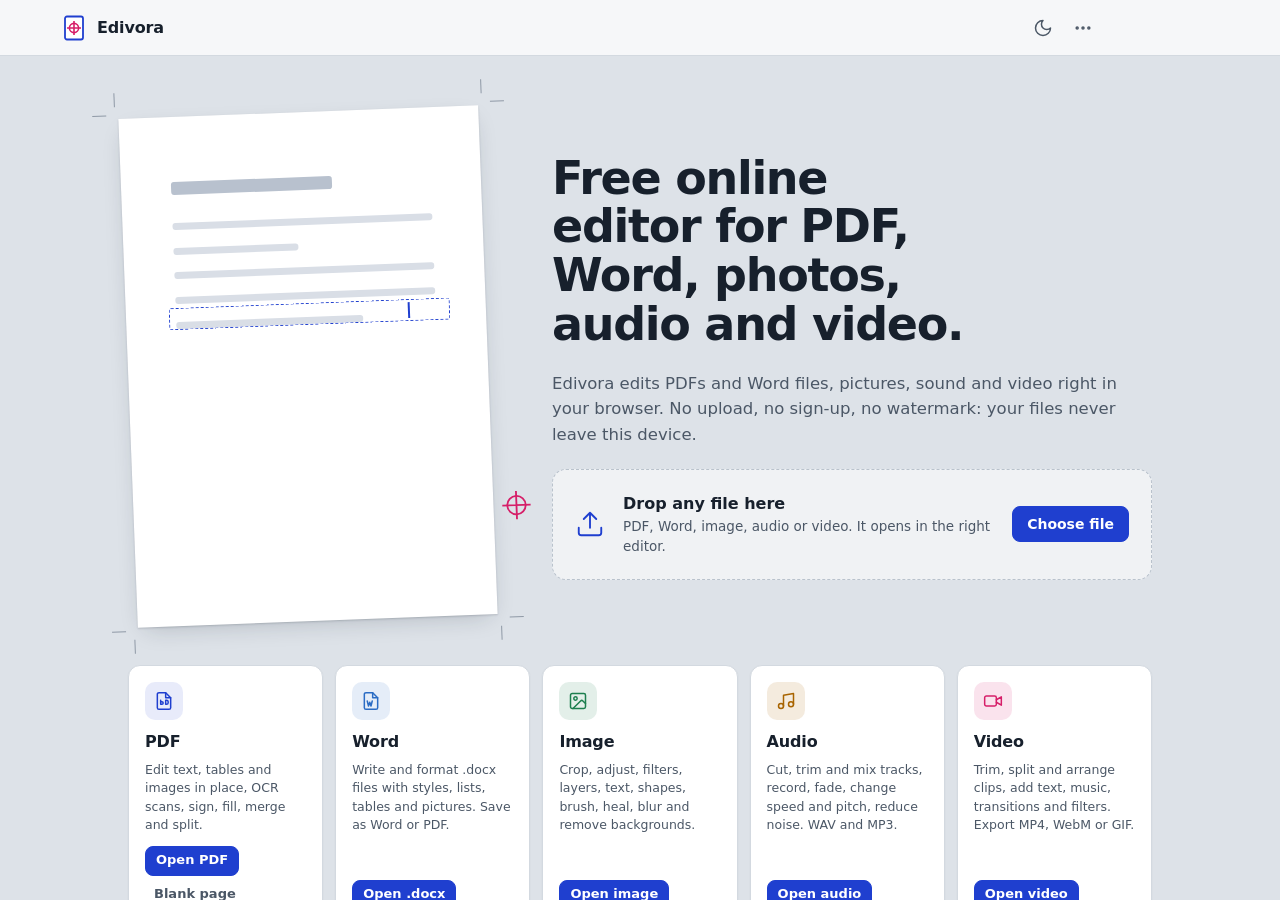
==== commit 04df1bf3: "kal molacha rangoliyaaaaa" ====
--- a/index.html
+++ b/index.html
@@ -3,19 +3,90 @@
 <head>
 <meta charset="utf-8">
 <meta name="viewport" content="width=device-width, initial-scale=1, viewport-fit=cover, interactive-widget=resizes-content">
-<title>Pagewright PDF Editor</title>
-<meta name="description" content="Edit PDFs in your browser: change existing text and images, add text, tables, signatures and drawings, reorder, merge and number pages. Files never leave your device.">
+<title>Edivora – Free Online PDF, Word, Image, Audio &amp; Video Editor (No Upload)</title>
+<meta name="description" content="Edivora is a free online editor for PDF, Word, images, audio and video that runs in your browser. Edit PDF text, convert PDF to Word, OCR scans, edit photos, cut MP3s and edit videos – no upload, no sign-up, no watermark. Open source.">
+<meta name="keywords" content="edit pdf online, pdf editor, pdf to word, edit word online, docx editor, ocr scanned pdf, online photo editor, remove background, audio editor, mp3 cutter, online video editor, video to gif, free, no upload, open source, Edivora">
+<meta name="author" content="Edivora">
+<meta name="application-name" content="Edivora">
+<meta name="robots" content="index, follow, max-image-preview:large">
+<link rel="canonical" href="https://YOUR-USERNAME.github.io/edivora/">
 <meta name="color-scheme" content="light dark">
 <meta name="theme-color" content="#f3f5f8" media="(prefers-color-scheme: light)">
 <meta name="theme-color" content="#151a21" media="(prefers-color-scheme: dark)">
-<link rel="icon" href="data:image/svg+xml,%3Csvg xmlns='http://www.w3.org/2000/svg' viewBox='0 0 32 32'%3E%3Crect x='6' y='3' width='20' height='26' rx='2' fill='%23fff' stroke='%231f3fcf' stroke-width='2'/%3E%3Ccircle cx='16' cy='16' r='5' fill='none' stroke='%23d61f69' stroke-width='2'/%3E%3Cpath d='M16 8v16M8 16h16' stroke='%23d61f69' stroke-width='1.6'/%3E%3C/svg%3E">
+<!-- Search Console: paste your verification tag here, e.g. <meta name="google-site-verification" content="..."> -->
+<meta property="og:type" content="website">
+<meta property="og:site_name" content="Edivora">
+<meta property="og:title" content="Edivora – Free Online PDF, Word, Image, Audio &amp; Video Editor">
+<meta property="og:description" content="Edit PDFs, Word files, photos, audio and video right in your browser. Free, private (nothing is uploaded), no watermark, open source.">
+<meta property="og:url" content="https://YOUR-USERNAME.github.io/edivora/">
+<meta property="og:image" content="https://YOUR-USERNAME.github.io/edivora/assets/og-image.png">
+<meta property="og:image:width" content="1200">
+<meta property="og:image:height" content="630">
+<meta property="og:image:alt" content="Edivora – edit PDF, Word, image, audio and video in your browser">
+<meta name="twitter:card" content="summary_large_image">
+<meta name="twitter:title" content="Edivora – Free Online PDF, Word, Image, Audio &amp; Video Editor">
+<meta name="twitter:description" content="Edit PDFs, Word files, photos, audio and video in your browser. Free, private, no watermark, open source.">
+<meta name="twitter:image" content="https://YOUR-USERNAME.github.io/edivora/assets/og-image.png">
+<link rel="icon" href="assets/favicon.svg" type="image/svg+xml">
+<link rel="icon" href="assets/favicon-32.png" sizes="32x32" type="image/png">
+<link rel="apple-touch-icon" href="assets/apple-touch-icon.png">
+<link rel="manifest" href="manifest.webmanifest">
+<script type="application/ld+json">
+{
+  "@context": "https://schema.org",
+  "@graph": [
+    {
+      "@type": "WebSite",
+      "@id": "https://YOUR-USERNAME.github.io/edivora/#website",
+      "name": "Edivora",
+      "alternateName": ["Edivora editor", "Edivora online editor"],
+      "url": "https://YOUR-USERNAME.github.io/edivora/",
+      "description": "Free online PDF, Word, image, audio and video editor that runs in the browser."
+    },
+    {
+      "@type": "WebApplication",
+      "@id": "https://YOUR-USERNAME.github.io/edivora/#app",
+      "name": "Edivora",
+      "url": "https://YOUR-USERNAME.github.io/edivora/",
+      "applicationCategory": "MultimediaApplication",
+      "operatingSystem": "Any (runs in a web browser)",
+      "browserRequirements": "Requires a modern browser such as Chrome, Edge, Firefox or Safari",
+      "isAccessibleForFree": true,
+      "offers": { "@type": "Offer", "price": "0", "priceCurrency": "USD" },
+      "image": "https://YOUR-USERNAME.github.io/edivora/assets/og-image.png",
+      "screenshot": "https://YOUR-USERNAME.github.io/edivora/assets/og-image.png",
+      "featureList": [
+        "Edit existing PDF text, images and tables",
+        "Convert PDF to Word (DOCX) and Word to PDF",
+        "Make scanned PDFs editable with OCR",
+        "Sign, merge, split and number PDF pages",
+        "Edit Word .docx documents",
+        "Photo editor with layers, filters, crop, text and background removal",
+        "Audio editor: cut, trim, mix, record, noise reduction, MP3 and WAV export",
+        "Video editor: trim, split, text, music, transitions, MP4, WebM and GIF export"
+      ],
+      "sameAs": ["https://github.com/YOUR-USERNAME/edivora"]
+    },
+    {
+      "@type": "SoftwareSourceCode",
+      "name": "Edivora source code",
+      "codeRepository": "https://github.com/YOUR-USERNAME/edivora",
+      "programmingLanguage": ["JavaScript", "HTML", "CSS"],
+      "targetProduct": { "@id": "https://YOUR-USERNAME.github.io/edivora/#app" }
+    }
+  ]
+}
+</script>
 <script>
   // apply saved theme before first paint
   try { var t = JSON.parse(localStorage.getItem('pw.theme')); if (t === 'light' || t === 'dark') document.documentElement.setAttribute('data-theme', t); } catch (e) {}
 </script>
+<script type="application/ld+json">{"@context": "https://schema.org", "@type": "FAQPage", "mainEntity": [{"@type": "Question", "name": "Is Edivora free?", "acceptedAnswer": {"@type": "Answer", "text": "Yes. Every editor is free to use with no sign-up, no watermark and no limits on the number of files. The source code is open on GitHub."}}, {"@type": "Question", "name": "Are my files uploaded to a server?", "acceptedAnswer": {"@type": "Answer", "text": "No. Edivora runs entirely in your browser. PDFs, Word files, photos, audio and video are opened, edited and saved on your own device, so they stay private."}}, {"@type": "Question", "name": "Can I edit the existing text in a PDF?", "acceptedAnswer": {"@type": "Answer", "text": "Yes. Click any paragraph to change it in a matching font and size; text below moves down like in a word processor. Tables, images and form fields can be edited too, and scanned PDFs can be made editable with OCR."}}, {"@type": "Question", "name": "Can I convert PDF to Word?", "acceptedAnswer": {"@type": "Answer", "text": "Yes. Download any PDF as an editable Word (.docx) file, or open it in the Word editor first. Word documents can also be saved as PDF."}}, {"@type": "Question", "name": "Which video formats can I export?", "acceptedAnswer": {"@type": "Answer", "text": "MP4 (H.264) or WebM video, animated GIF, MP3 or WAV sound, and single frames as PNG. Fast export uses the browser's built-in encoder in Chrome and Edge."}}, {"@type": "Question", "name": "Does it work on phones?", "acceptedAnswer": {"@type": "Answer", "text": "Yes. Every editor works on phones and tablets, with touch gestures, a mobile layout and pinch to zoom."}}]}</script>
 <link rel="stylesheet" href="css/app.css">
+<style id="dm-css"></style>
 </head>
 <body data-tool="edit">
+<noscript><p style="padding:24px;font:16px system-ui">Edivora is a free online PDF, Word, image, audio and video editor. It needs JavaScript to run in your browser.</p></noscript>
 
 <svg width="0" height="0" style="position:absolute" aria-hidden="true">
   <defs>
@@ -84,26 +155,74 @@
     <symbol id="i-tag" viewBox="0 0 24 24"><path d="M12.6 2.6A2 2 0 0 0 11.2 2H4a2 2 0 0 0-2 2v7.2a2 2 0 0 0 .6 1.4l8.7 8.7a2.4 2.4 0 0 0 3.4 0l6.6-6.6a2.4 2.4 0 0 0 0-3.4z"/><circle cx="7.5" cy="7.5" r="1"/></symbol>
     <symbol id="i-fit" viewBox="0 0 24 24"><path d="M8 3H5a2 2 0 0 0-2 2v3M21 8V5a2 2 0 0 0-2-2h-3M3 16v3a2 2 0 0 0 2 2h3M16 21h3a2 2 0 0 0 2-2v-3"/></symbol>
     <symbol id="i-reg" viewBox="0 0 24 24"><circle cx="12" cy="12" r="6.5"/><path d="M12 2v20M2 12h20"/></symbol>
+    <symbol id="i-list-ul" viewBox="0 0 24 24"><path d="M9 6h12M9 12h12M9 18h12"/><circle cx="4.5" cy="6" r="1.2"/><circle cx="4.5" cy="12" r="1.2"/><circle cx="4.5" cy="18" r="1.2"/></symbol>
+    <symbol id="i-list-ol" viewBox="0 0 24 24"><path d="M10 6h11M10 12h11M10 18h11M4 4.5h1.5v4M3.5 8.5h3.5M3.5 14.2c.3-1 2.9-1.1 3 .3.1 1.2-3 2.3-3 4h3.3"/></symbol>
+    <symbol id="i-indent" viewBox="0 0 24 24"><path d="M21 5H3M21 19H3M21 12h-9M3 9l4 3-4 3"/></symbol>
+    <symbol id="i-outdent" viewBox="0 0 24 24"><path d="M21 5H3M21 19H3M21 12h-9M7 9l-4 3 4 3"/></symbol>
+    <symbol id="i-spacing" viewBox="0 0 24 24"><path d="M11 6h10M11 12h10M11 18h10M5 4v16M2.5 6.5L5 4l2.5 2.5M2.5 17.5L5 20l2.5-2.5"/></symbol>
+    <symbol id="i-link" viewBox="0 0 24 24"><path d="M10 13a5 5 0 0 0 7.54.54l3-3a5 5 0 0 0-7.07-7.07l-1.72 1.71M14 11a5 5 0 0 0-7.54-.54l-3 3a5 5 0 0 0 7.07 7.07l1.71-1.71"/></symbol>
+    <symbol id="i-eraser" viewBox="0 0 24 24"><path d="M7 21L3 17a2 2 0 0 1 0-2.8L13.2 4a2 2 0 0 1 2.8 0l4 4a2 2 0 0 1 0 2.8L11 20M7 21h14M8.5 9.5l6 6"/></symbol>
+    <symbol id="i-word" viewBox="0 0 24 24"><path d="M14 2H6a2 2 0 0 0-2 2v16a2 2 0 0 0 2 2h12a2 2 0 0 0 2-2V8z"/><path d="M14 2v6h6M7.5 12l1.5 6 1.5-4.5L12 18l1.5-6"/></symbol>
+    <symbol id="i-scan" viewBox="0 0 24 24"><path d="M3 7V5a2 2 0 0 1 2-2h2M17 3h2a2 2 0 0 1 2 2v2M21 17v2a2 2 0 0 1-2 2h-2M7 21H5a2 2 0 0 1-2-2v-2M7 8h8M7 12h10M7 16h6"/></symbol>
+    <symbol id="i-convert" viewBox="0 0 24 24"><path d="M17 2l4 4-4 4M3 11v-1a4 4 0 0 1 4-4h14M7 22l-4-4 4-4M21 13v1a4 4 0 0 1-4 4H3"/></symbol>
+    <symbol id="i-eye" viewBox="0 0 24 24"><path d="M2 12s3.5-7 10-7 10 7 10 7-3.5 7-10 7S2 12 2 12z"/><circle cx="12" cy="12" r="3"/></symbol>
     <symbol id="i-lock" viewBox="0 0 24 24"><rect x="3" y="11" width="18" height="11" rx="2"/><path d="M7 11V7a5 5 0 0 1 10 0v4"/></symbol>
+    <symbol id="i-crop" viewBox="0 0 24 24"><path d="M6 2v14a2 2 0 0 0 2 2h14"/><path d="M18 22V8a2 2 0 0 0-2-2H2"/></symbol>
+    <symbol id="i-brush" viewBox="0 0 24 24"><path d="M9.06 11.9l8.07-8.06a2.85 2.85 0 1 1 4.03 4.03l-8.06 8.08"/><path d="M7.07 14.94c-1.66 0-3 1.35-3 3.02 0 1.33-2.5 1.52-2 2.02 1.08 1.1 2.49 2.02 4 2.02 2.2 0 4-1.8 4-4.04a3.01 3.01 0 0 0-3-3.02z"/></symbol>
+    <symbol id="i-heal" viewBox="0 0 24 24"><rect x="2" y="8" width="20" height="8" rx="4" transform="rotate(-45 12 12)"/><path d="M10.5 10.5h.01M13.5 13.5h.01M13.5 10.5h.01M10.5 13.5h.01"/></symbol>
+    <symbol id="i-blurarea" viewBox="0 0 24 24"><rect x="3" y="3" width="18" height="18" rx="2" stroke-dasharray="3 3"/><circle cx="9" cy="9" r="1.2"/><circle cx="15" cy="9" r="1.2"/><circle cx="9" cy="15" r="1.2"/><circle cx="15" cy="15" r="1.2"/><circle cx="12" cy="12" r="1.2"/></symbol>
+    <symbol id="i-magic" viewBox="0 0 24 24"><path d="M15 4V2M15 16v-2M8 9h2M20 9h2M17.8 11.8L19 13M17.8 6.2L19 5M12.2 6.2L11 5M15 9h.01"/><path d="M3 21l9-9"/></symbol>
+    <symbol id="i-bucket" viewBox="0 0 24 24"><path d="M19 11l-8-8-8.6 8.6a2 2 0 0 0 0 2.8l5.2 5.2c.8.8 2 .8 2.8 0L19 11z"/><path d="M5 2l5 5M2 13h15M22 20a2 2 0 1 1-4 0c0-1.6 1.7-2.4 2-4 .3 1.6 2 2.4 2 4z"/></symbol>
+    <symbol id="i-picker" viewBox="0 0 24 24"><path d="M2 22l1-1h3l9-9M3 21v-3l9-9"/><path d="M15 6l3.4-3.4a2.1 2.1 0 1 1 3 3L18 9l.4.4a2.1 2.1 0 1 1-3 3l-3.8-3.8a2.1 2.1 0 1 1 3-3l.4.4z"/></symbol>
+    <symbol id="i-hand" viewBox="0 0 24 24"><path d="M18 11V6a2 2 0 0 0-4 0v0M14 10V4a2 2 0 0 0-4 0v2M10 10.5V6a2 2 0 0 0-4 0v8"/><path d="M18 8a2 2 0 1 1 4 0v6a8 8 0 0 1-8 8h-2c-2.8 0-4.5-.86-5.99-2.34l-3.6-3.6a2 2 0 0 1 2.83-2.82L7 15"/></symbol>
+    <symbol id="i-eye-off" viewBox="0 0 24 24"><path d="M9.9 4.24A9.1 9.1 0 0 1 12 4c7 0 10 8 10 8a13.2 13.2 0 0 1-1.67 2.68M6.61 6.61A13.5 13.5 0 0 0 2 12s3 8 10 8a9.7 9.7 0 0 0 5.39-1.61M14.12 14.12a3 3 0 1 1-4.24-4.24M2 2l20 20"/></symbol>
+    <symbol id="i-play" viewBox="0 0 24 24"><path d="M7 4.5v15a1 1 0 0 0 1.5.86l12-7.5a1 1 0 0 0 0-1.72l-12-7.5A1 1 0 0 0 7 4.5z" fill="currentColor"/></symbol>
+    <symbol id="i-pause" viewBox="0 0 24 24"><rect x="6" y="4" width="4" height="16" rx="1" fill="currentColor"/><rect x="14" y="4" width="4" height="16" rx="1" fill="currentColor"/></symbol>
+    <symbol id="i-stop" viewBox="0 0 24 24"><rect x="5" y="5" width="14" height="14" rx="2" fill="currentColor"/></symbol>
+    <symbol id="i-record" viewBox="0 0 24 24"><circle cx="12" cy="12" r="7" fill="currentColor"/></symbol>
+    <symbol id="i-mic" viewBox="0 0 24 24"><rect x="9" y="2" width="6" height="12" rx="3"/><path d="M19 10v1a7 7 0 0 1-14 0v-1M12 18v4M8 22h8"/></symbol>
+    <symbol id="i-split" viewBox="0 0 24 24"><path d="M12 2v20"/><path d="M8 6H4a1 1 0 0 0-1 1v10a1 1 0 0 0 1 1h4M16 6h4a1 1 0 0 1 1 1v10a1 1 0 0 1-1 1h-4"/></symbol>
+    <symbol id="i-volume" viewBox="0 0 24 24"><path d="M11 5L6 9H2v6h4l5 4V5z"/><path d="M15.54 8.46a5 5 0 0 1 0 7.07M19.07 4.93a10 10 0 0 1 0 14.14"/></symbol>
+    <symbol id="i-mute" viewBox="0 0 24 24"><path d="M11 5L6 9H2v6h4l5 4V5z"/><path d="M22 9l-6 6M16 9l6 6"/></symbol>
+    <symbol id="i-music" viewBox="0 0 24 24"><path d="M9 18V5l12-2v13"/><circle cx="6" cy="18" r="3"/><circle cx="18" cy="16" r="3"/></symbol>
+    <symbol id="i-video" viewBox="0 0 24 24"><rect x="2" y="6" width="14" height="12" rx="2"/><path d="M16 10.5l6-3.5v10l-6-3.5"/></symbol>
+    <symbol id="i-film" viewBox="0 0 24 24"><rect x="2" y="2" width="20" height="20" rx="2.2"/><path d="M7 2v20M17 2v20M2 12h20M2 7h5M2 17h5M17 17h5M17 7h5"/></symbol>
+    <symbol id="i-skip-back" viewBox="0 0 24 24"><path d="M19 20L9 12l10-8v16zM5 19V5"/></symbol>
+    <symbol id="i-skip-fwd" viewBox="0 0 24 24"><path d="M5 4l10 8-10 8V4zM19 5v14"/></symbol>
+    <symbol id="i-loop" viewBox="0 0 24 24"><path d="M17 2l4 4-4 4"/><path d="M3 11v-1a4 4 0 0 1 4-4h14M7 22l-4-4 4-4"/><path d="M21 13v1a4 4 0 0 1-4 4H3"/></symbol>
+    <symbol id="i-wave" viewBox="0 0 24 24"><path d="M2 12h2M6 8v8M10 4v16M14 7v10M18 10v4M22 12h0"/></symbol>
+    <symbol id="i-speed" viewBox="0 0 24 24"><path d="M12 14l4-4"/><path d="M3.34 19a10 10 0 1 1 17.32 0"/></symbol>
+    <symbol id="i-fx" viewBox="0 0 24 24"><path d="M12 3l1.9 5.8L20 10l-5 3.9L16.6 20 12 16.6 7.4 20 9 13.9 4 10l6.1-1.2z"/></symbol>
+    <symbol id="i-magnet" viewBox="0 0 24 24"><path d="M6 15l-4-4 6.75-6.77a7.79 7.79 0 0 1 11 11L13 22l-4-4 6.39-6.36a2.14 2.14 0 0 0-3-3L6 15M5 8l4 4M12 15l4 4"/></symbol>
+    <symbol id="i-captions" viewBox="0 0 24 24"><rect x="3" y="5" width="18" height="14" rx="2"/><path d="M7 15h4M15 15h2M7 11h2M13 11h4"/></symbol>
+    <symbol id="i-layers" viewBox="0 0 24 24"><path d="M12 2l10 5-10 5L2 7l10-5z"/><path d="M2 17l10 5 10-5M2 12l10 5 10-5"/></symbol>
+    <symbol id="i-adjust" viewBox="0 0 24 24"><circle cx="12" cy="12" r="9"/><path d="M12 3v18" /><path d="M12 3a9 9 0 0 1 0 18z" fill="currentColor"/></symbol>
+    <symbol id="i-audio-file" viewBox="0 0 24 24"><path d="M14 2H6a2 2 0 0 0-2 2v16a2 2 0 0 0 2 2h12a2 2 0 0 0 2-2V8z"/><path d="M14 2v6h6"/><circle cx="10" cy="16" r="2"/><path d="M12 16v-5l3 1"/></symbol>
+    <symbol id="i-pdf" viewBox="0 0 24 24"><path d="M14 2H6a2 2 0 0 0-2 2v16a2 2 0 0 0 2 2h12a2 2 0 0 0 2-2V8z"/><path d="M14 2v6h6M8 13h1.5a1.5 1.5 0 0 1 0 3H8v-5M14 11v5h1a2 2 0 0 0 2-2v-1a2 2 0 0 0-2-2h-1"/></symbol>
+    <symbol id="i-photo" viewBox="0 0 24 24"><rect x="3" y="3" width="18" height="18" rx="2"/><circle cx="9" cy="9" r="2"/><path d="M21 15l-3.1-3.1a2 2 0 0 0-2.8 0L6 21"/></symbol>
+    <symbol id="i-zoom-in" viewBox="0 0 24 24"><circle cx="11" cy="11" r="7"/><path d="M21 21l-4.3-4.3M11 8v6M8 11h6"/></symbol>
+    <symbol id="i-gif" viewBox="0 0 24 24"><rect x="2" y="5" width="20" height="14" rx="2"/><path d="M10 10H8a1 1 0 0 0-1 1v2a1 1 0 0 0 1 1h2v-2M13 10v4M16 14v-4h2.5M16 12h2"/></symbol>
+    <symbol id="i-github" viewBox="0 0 24 24"><path d="M9 19c-4.3 1.4-4.3-2.5-6-3m12 5v-3.5c0-1 .1-1.4-.5-2 2.8-.3 5.5-1.4 5.5-6a4.6 4.6 0 0 0-1.3-3.2 4.2 4.2 0 0 0-.1-3.2s-1.1-.3-3.5 1.3a12.3 12.3 0 0 0-6.2 0C6.5 2.8 5.4 3.1 5.4 3.1a4.2 4.2 0 0 0-.1 3.2A4.6 4.6 0 0 0 4 9.5c0 4.6 2.7 5.7 5.5 6-.6.6-.6 1.2-.5 2V21"/></symbol>
   </defs>
 </svg>
 
 <div id="app" class="no-doc">
   <header id="topbar">
     <button class="icon-btn" id="btn-pages-toggle" title="Pages" aria-label="Show pages"><svg class="ic"><use href="#i-pages"/></svg></button>
-    <a class="brand" href="./" aria-label="Pagewright home">
+    <a class="brand" href="./" aria-label="Edivora home">
       <svg class="brand-mark" viewBox="0 0 28 28" aria-hidden="true"><rect x="5" y="2.5" width="18" height="23" rx="2"/><circle cx="14" cy="14" r="4.6"/><path d="M14 7v14M7 14h14"/></svg>
-      <span class="brand-name">Pagewright</span>
+      <span class="brand-name">Edivora</span>
     </a>
     <div class="doc-title">
       <input id="file-name" value="document.pdf" aria-label="File name" spellcheck="false">
       <span id="save-state" class="save-state" hidden></span>
     </div>
     <div class="top-actions">
-      <button class="btn ghost hide-narrow" id="btn-open" title="Open a PDF (Ctrl+O)"><svg class="ic"><use href="#i-open"/></svg><span>Open</span></button>
+      <button class="btn ghost hide-narrow" id="btn-open" title="Open a file (Ctrl+O)"><svg class="ic"><use href="#i-open"/></svg><span>Open</span></button>
       <span class="divider hide-narrow"></span>
       <button class="icon-btn" id="btn-undo" title="Undo (Ctrl+Z)" aria-label="Undo" disabled><svg class="ic"><use href="#i-undo"/></svg></button>
       <button class="icon-btn" id="btn-redo" title="Redo (Ctrl+Shift+Z)" aria-label="Redo" disabled><svg class="ic"><use href="#i-redo"/></svg></button>
+      <button class="btn ghost compare-btn" id="btn-compare" title="Switch between the original file and your edited version" aria-pressed="false"><svg class="ic"><use href="#i-eye"/></svg><span class="hide-narrow">Original</span></button>
       <span class="divider hide-narrow"></span>
       <div class="zoom hide-narrow" role="group" aria-label="Zoom">
         <button class="icon-btn sm" id="btn-zoom-out" title="Zoom out (Ctrl -)" aria-label="Zoom out"><svg class="ic"><use href="#i-minus"/></svg></button>
@@ -113,9 +232,16 @@
       <button class="icon-btn hide-narrow" id="btn-find" title="Find and replace (Ctrl+F)" aria-label="Find and replace"><svg class="ic"><use href="#i-search"/></svg></button>
       <button class="icon-btn" id="btn-theme" title="Switch light / dark" aria-label="Switch theme"><svg class="ic"><use href="#i-moon"/></svg></button>
       <button class="icon-btn" id="btn-more" title="More" aria-label="More options" aria-haspopup="menu"><svg class="ic"><use href="#i-more"/></svg></button>
-      <button class="btn primary" id="btn-download" title="Download the edited PDF (Ctrl+S)"><svg class="ic"><use href="#i-download"/></svg><span class="hide-narrow">Download</span></button>
+      <button class="btn primary" id="btn-download" title="Download (Ctrl+S)" aria-haspopup="menu"><svg class="ic"><use href="#i-download"/></svg><span class="hide-narrow">Download</span><svg class="ic sm-caret hide-narrow"><use href="#i-down"/></svg></button>
     </div>
   </header>
+
+  <div id="orig-banner" hidden role="status">
+    <svg class="ic"><use href="#i-eye"/></svg>
+    <span><strong>Showing the original file.</strong> <span class="hide-narrow">Your edits are kept: switch back any time.</span></span>
+    <button class="btn primary sm" id="btn-orig-back">Back to edited</button>
+    <button class="btn ghost sm" id="btn-orig-revert">Revert to original</button>
+  </div>
 
   <div id="main">
     <nav id="toolrail" aria-label="Tools">
@@ -174,6 +300,50 @@
       </div>
     </main>
 
+    <section id="doc-view" aria-label="Word document">
+      <div id="doc-bar" role="toolbar" aria-label="Formatting">
+        <div class="db-group">
+          <select id="dm-style" class="field db-style" aria-label="Paragraph style" title="Paragraph style"></select>
+          <select id="dm-font" class="field db-font" aria-label="Font" title="Font"></select>
+          <input id="dm-size" class="field db-size" list="dm-sizes" inputmode="decimal" aria-label="Font size" title="Font size" value="11">
+          <datalist id="dm-sizes"></datalist>
+        </div>
+        <div class="db-group">
+          <button class="icon-btn sm" data-dm="b" title="Bold (Ctrl+B)" aria-label="Bold"><svg class="ic"><use href="#i-bold"/></svg></button>
+          <button class="icon-btn sm" data-dm="i" title="Italic (Ctrl+I)" aria-label="Italic"><svg class="ic"><use href="#i-italic"/></svg></button>
+          <button class="icon-btn sm" data-dm="u" title="Underline (Ctrl+U)" aria-label="Underline"><svg class="ic"><use href="#i-underline"/></svg></button>
+          <button class="icon-btn sm db-txt" data-dm="s" title="Strikethrough" aria-label="Strikethrough"><s>S</s></button>
+          <button class="icon-btn sm db-color" data-dm="color" title="Text colour" aria-label="Text colour"><b>A</b><i class="cbar"></i></button>
+          <button class="icon-btn sm" data-dm="hl" title="Highlight" aria-label="Highlight"><svg class="ic"><use href="#i-marker"/></svg></button>
+        </div>
+        <div class="db-group">
+          <button class="icon-btn sm" data-dm="left" title="Align left (Ctrl+L)" aria-label="Align left"><svg class="ic"><use href="#i-al-left"/></svg></button>
+          <button class="icon-btn sm" data-dm="center" title="Centre (Ctrl+E)" aria-label="Centre"><svg class="ic"><use href="#i-al-center"/></svg></button>
+          <button class="icon-btn sm" data-dm="right" title="Align right (Ctrl+R)" aria-label="Align right"><svg class="ic"><use href="#i-al-right"/></svg></button>
+          <button class="icon-btn sm" data-dm="justify" title="Justify (Ctrl+J)" aria-label="Justify"><svg class="ic"><use href="#i-al-justify"/></svg></button>
+          <button class="icon-btn sm" data-dm="spacing" title="Line and paragraph spacing" aria-label="Line spacing" aria-haspopup="menu"><svg class="ic"><use href="#i-spacing"/></svg></button>
+        </div>
+        <div class="db-group">
+          <button class="icon-btn sm" data-dm="bullets" title="Bullets" aria-label="Bulleted list"><svg class="ic"><use href="#i-list-ul"/></svg></button>
+          <button class="icon-btn sm" data-dm="numbers" title="Numbering" aria-label="Numbered list"><svg class="ic"><use href="#i-list-ol"/></svg></button>
+          <button class="icon-btn sm" data-dm="outdent" title="Decrease indent (Shift+Tab)" aria-label="Decrease indent"><svg class="ic"><use href="#i-outdent"/></svg></button>
+          <button class="icon-btn sm" data-dm="indent" title="Increase indent (Tab)" aria-label="Increase indent"><svg class="ic"><use href="#i-indent"/></svg></button>
+        </div>
+        <div class="db-group">
+          <button class="icon-btn sm" data-dm="table" title="Table" aria-label="Table" aria-haspopup="menu"><svg class="ic"><use href="#i-table"/></svg></button>
+          <button class="icon-btn sm" data-dm="image" title="Insert picture" aria-label="Insert picture"><svg class="ic"><use href="#i-image"/></svg></button>
+          <button class="icon-btn sm" data-dm="link" title="Insert link" aria-label="Insert link"><svg class="ic"><use href="#i-link"/></svg></button>
+          <button class="icon-btn sm" data-dm="clear" title="Clear formatting" aria-label="Clear formatting"><svg class="ic"><use href="#i-eraser"/></svg></button>
+          <button class="icon-btn sm" data-dm="more" title="More: page break, superscript, page numbers, page setup" aria-label="More" aria-haspopup="menu"><svg class="ic"><use href="#i-more"/></svg></button>
+        </div>
+        <span id="dm-pagecount" class="db-count"></span>
+      </div>
+    </section>
+
+    <section id="img-view" class="mview" aria-label="Image editor"></section>
+    <section id="aud-view" class="mview" aria-label="Audio editor"></section>
+    <section id="vid-view" class="mview" aria-label="Video editor"></section>
+
     <aside id="props" aria-label="Properties">
       <button class="sheet-handle only-narrow" id="props-handle" aria-label="Collapse properties"><i></i></button>
       <div id="props-body"></div>
@@ -189,19 +359,15 @@
         <svg class="wl-reg" viewBox="0 0 24 24"><circle cx="12" cy="12" r="6.5"/><path d="M12 2v20M2 12h20"/></svg>
       </div>
       <div class="wl-copy">
-        <h1>Edit the PDF itself, right here in your browser.</h1>
-        <p class="lede">Change existing text in its own font and size, move and resize images, fix tables, sign, number pages, merge and reorder. Your file is never uploaded: everything happens on this device.</p>
-        <div class="wl-drop" id="drop-zone" tabindex="0" role="button" aria-label="Open a PDF">
+        <h1>Free online editor for PDF, Word, photos, audio and video.</h1>
+        <p class="lede">Edivora edits PDFs and Word files, pictures, sound and video right in your browser. No upload, no sign-up, no watermark: your files never leave this device.</p>
+        <div class="wl-drop" id="drop-zone" tabindex="0" role="button" aria-label="Open a file">
           <svg class="ic xl"><use href="#i-upload"/></svg>
           <div>
-            <strong>Drop a PDF here</strong>
-            <span>or choose a file. Images become pages.</span>
-          </div>
-          <button class="btn primary" id="btn-open-2">Choose PDF</button>
-        </div>
-        <div class="wl-alt">
-          <button class="btn ghost" id="btn-blank"><svg class="ic"><use href="#i-file"/></svg>Start with a blank page</button>
-          <button class="btn ghost" id="btn-sample"><svg class="ic"><use href="#i-file-plus"/></svg>Try a sample document</button>
+            <strong>Drop any file here</strong>
+            <span>PDF, Word, image, audio or video. It opens in the right editor.</span>
+          </div>
+          <button class="btn primary" id="btn-open-2">Choose file</button>
         </div>
         <div class="wl-restore" id="restore-card" hidden>
           <svg class="ic"><use href="#i-history"/></svg>
@@ -209,6 +375,94 @@
           <button class="btn" id="btn-restore">Continue editing</button>
           <button class="icon-btn sm" id="btn-restore-x" title="Discard" aria-label="Discard saved work"><svg class="ic"><use href="#i-close"/></svg></button>
         </div>
+      </div>
+      <div class="wl-tools" role="list">
+        <div class="wl-card" role="listitem" data-kind="pdf">
+          <span class="wl-ic"><svg class="ic"><use href="#i-pdf"/></svg></span>
+          <h2>PDF</h2>
+          <p>Edit text, tables and images in place, OCR scans, sign, fill, merge and split.</p>
+          <div class="wl-acts">
+            <button class="btn sm primary" data-open="pdf">Open PDF</button>
+            <button class="btn sm ghost" id="btn-blank">Blank page</button>
+            <button class="btn sm ghost" id="btn-sample">Sample</button>
+          </div>
+        </div>
+        <div class="wl-card" role="listitem" data-kind="docx">
+          <span class="wl-ic"><svg class="ic"><use href="#i-word"/></svg></span>
+          <h2>Word</h2>
+          <p>Write and format .docx files with styles, lists, tables and pictures. Save as Word or PDF.</p>
+          <div class="wl-acts">
+            <button class="btn sm primary" data-open="docx">Open .docx</button>
+            <button class="btn sm ghost" id="btn-newdoc">New document</button>
+          </div>
+        </div>
+        <div class="wl-card" role="listitem" data-kind="image">
+          <span class="wl-ic"><svg class="ic"><use href="#i-photo"/></svg></span>
+          <h2>Image</h2>
+          <p>Crop, adjust, filters, layers, text, shapes, brush, heal, blur and remove backgrounds.</p>
+          <div class="wl-acts">
+            <button class="btn sm primary" data-open="image">Open image</button>
+            <button class="btn sm ghost" id="btn-newimg">New canvas</button>
+          </div>
+        </div>
+        <div class="wl-card" role="listitem" data-kind="audio">
+          <span class="wl-ic"><svg class="ic"><use href="#i-music"/></svg></span>
+          <h2>Audio</h2>
+          <p>Cut, trim and mix tracks, record, fade, change speed and pitch, reduce noise. WAV and MP3.</p>
+          <div class="wl-acts">
+            <button class="btn sm primary" data-open="audio">Open audio</button>
+            <button class="btn sm ghost" id="btn-record">Record</button>
+            <button class="btn sm ghost" id="btn-newaud">Empty</button>
+          </div>
+        </div>
+        <div class="wl-card" role="listitem" data-kind="video">
+          <span class="wl-ic"><svg class="ic"><use href="#i-video"/></svg></span>
+          <h2>Video</h2>
+          <p>Trim, split and arrange clips, add text, music, transitions and filters. Export MP4, WebM or GIF.</p>
+          <div class="wl-acts">
+            <button class="btn sm primary" data-open="video">Open video</button>
+            <button class="btn sm ghost" id="btn-newvid">New project</button>
+          </div>
+        </div>
+      </div>
+      <div class="wl-more">
+        <section class="wl-feat" aria-labelledby="feat-h">
+          <h2 id="feat-h">One free editor for every file</h2>
+          <div class="wl-feat-grid">
+            <article><h3><a href="edit-pdf/">Edit PDF online</a></h3><p>Change existing text, fix tables, move or replace images, add text boxes, sign, highlight, redact, fill forms, merge, split, rotate and number pages.</p></article>
+            <article><h3><a href="pdf-to-word/">PDF to Word converter</a></h3><p>Turn any PDF into an editable Word document with its fonts, tables and pictures, or save Word files as PDF.</p></article>
+            <article><h3><a href="edit-scanned-pdf/">Edit scanned PDFs (OCR)</a></h3><p>Recognise the text in scans and photos of documents, in English and Indian and European languages, and edit it in place.</p></article>
+            <article><h3><a href="word-editor/">Word document editor</a></h3><p>Open and edit .docx files with styles, lists, tables, pictures, headers and page numbers, then save as Word or PDF.</p></article>
+            <article><h3><a href="photo-editor/">Online photo editor</a></h3><p>Crop, resize, adjust colours, apply filters, add text and shapes, work in layers, heal spots and blur faces or number plates.</p></article>
+            <article><h3><a href="remove-background/">Remove image background</a></h3><p>Cut out products and portraits from plain backgrounds in one click and download a transparent PNG.</p></article>
+            <article><h3><a href="audio-editor/">Online audio editor</a></h3><p>Cut, trim, join and mix tracks, record your voice, reduce noise, change speed, tempo and pitch, and export MP3 or WAV.</p></article>
+            <article><h3><a href="mp3-cutter/">MP3 cutter &amp; ringtone maker</a></h3><p>Trim the part of a song you want, add fades and save it as an MP3 ringtone or clip.</p></article>
+            <article><h3><a href="video-editor/">Free video editor, no watermark</a></h3><p>Trim, split and join clips, add titles, music, transitions and filters, and export MP4 for YouTube, Reels and Shorts.</p></article>
+            <article><h3><a href="video-to-gif/">Video to GIF converter</a></h3><p>Turn any part of a video into an animated GIF with the size and frame rate you choose.</p></article>
+          </div>
+        </section>
+        <section class="wl-why" aria-labelledby="why-h">
+          <h2 id="why-h">Why Edivora</h2>
+          <ul>
+            <li><strong>Private.</strong> Files are processed on your device and never uploaded.</li>
+            <li><strong>Free, no watermark.</strong> No account, no trial, no limits.</li>
+            <li><strong>Fast.</strong> Uses your browser's graphics and video engines.</li>
+            <li><strong>Open source.</strong> Read or improve the code on <a href="https://github.com/YOUR-USERNAME/edivora" rel="noopener">GitHub</a>.</li>
+          </ul>
+        </section>
+        <section class="wl-faq" aria-labelledby="faq-h">
+          <h2 id="faq-h">Questions</h2>
+          <details><summary>Is Edivora free?</summary><p>Yes. Every editor is free to use with no sign-up, no watermark and no limits on the number of files. The source code is open on GitHub.</p></details>
+          <details><summary>Are my files uploaded to a server?</summary><p>No. Edivora runs entirely in your browser. PDFs, Word files, photos, audio and video are opened, edited and saved on your own device, so they stay private.</p></details>
+          <details><summary>Can I edit the existing text in a PDF?</summary><p>Yes. Click any paragraph to change it in a matching font and size; text below moves down like in a word processor. Tables, images and form fields can be edited too, and scanned PDFs can be made editable with OCR.</p></details>
+          <details><summary>Can I convert PDF to Word?</summary><p>Yes. Download any PDF as an editable Word (.docx) file, or open it in the Word editor first. Word documents can also be saved as PDF.</p></details>
+          <details><summary>Which video formats can I export?</summary><p>MP4 (H.264) or WebM video, animated GIF, MP3 or WAV sound, and single frames as PNG. Fast export uses the browser's built-in encoder in Chrome and Edge.</p></details>
+          <details><summary>Does it work on phones?</summary><p>Yes. Every editor works on phones and tablets, with touch gestures, a mobile layout and pinch to zoom.</p></details>
+        </section>
+        <footer class="wl-foot">
+          <span>Edivora · free online PDF, Word, image, audio and video editor</span>
+          <a href="https://github.com/YOUR-USERNAME/edivora" rel="noopener"><svg class="ic"><use href="#i-github"/></svg>Source code on GitHub</a>
+        </footer>
       </div>
     </div>
   </section>
@@ -233,6 +487,14 @@
 <script src="js/view.js"></script>
 <script src="js/tools.js"></script>
 <script src="js/export.js"></script>
+<script src="lib/jszip.min.js"></script>
+<script src="js/docx.js"></script>
+<script src="js/doc.js"></script>
+<script src="js/ocr.js"></script>
+<script src="js/media.js"></script>
+<script src="js/img.js"></script>
+<script src="js/aud.js"></script>
+<script src="js/vid.js"></script>
 <script src="js/ui.js"></script>
 <script src="js/app.js"></script>
 </body>
--- a/css/app.css
+++ b/css/app.css
@@ -291,7 +291,7 @@
 .ob-line svg, .ob-ink svg, .ob-shape svg { pointer-events: none; }
 .ob-table { cursor: move; }
 .ptable { width: 100%; border-collapse: collapse; table-layout: fixed; background: transparent; }
-.ptable td { border: var(--tbw) solid var(--tb); padding: var(--tpad); vertical-align: top; }
+.ptable td { border: var(--tbw) solid var(--tb); padding: var(--tpady, var(--tpad)) var(--tpad); vertical-align: top; }
 .ptable td.cur { box-shadow: inset 0 0 0 calc(2px * var(--iz)) #1f3fcf; }
 .ptable .cell { min-height: 1.2em; }
 .ob-table.is-editing td { cursor: text; }
@@ -326,6 +326,15 @@
   background: #1f3fcf; color: #fff; display: grid; place-items: center; cursor: move; pointer-events: auto; touch-action: none;
 }
 .grip .ic { width: calc(15px * var(--iz)); height: calc(15px * var(--iz)); stroke-width: 2; }
+.sb-dup {
+  position: absolute; right: calc(-30px * var(--iz)); top: calc(-3px * var(--iz));
+  width: calc(24px * var(--iz)); height: calc(24px * var(--iz)); border-radius: calc(5px * var(--iz));
+  background: var(--panel, #fff); color: #1f3fcf; border: calc(1.5px * var(--iz)) solid #1f3fcf;
+  display: grid; place-items: center; cursor: copy; pointer-events: auto; touch-action: none;
+}
+.sb-dup:hover { background: #1f3fcf; color: #fff; }
+.sb-dup .ic { width: calc(14px * var(--iz)); height: calc(14px * var(--iz)); stroke-width: 2; }
+.selbox.line .sb-dup { display: none; }
 
 .draft { position: absolute; pointer-events: none !important; }
 .draft.marquee { border: calc(1px * var(--iz)) solid #1f3fcf; background: rgba(31,63,207,.08); }
@@ -611,3 +620,482 @@
   *, *::before, *::after { animation: none !important; transition: none !important; }
 }
 .no-doc #btn-pages-toggle { visibility: hidden; }
+
+/* ---------- Word document mode ---------- */
+#doc-view { display: none; flex: 1; min-width: 0; flex-direction: column; background: var(--desk); }
+body.mode-doc #doc-view { display: flex; }
+body.mode-doc #toolrail, body.mode-doc #pages-panel, body.mode-doc #scroller, body.mode-doc #props { display: none !important; }
+body.mode-doc #btn-pages-toggle, body.mode-doc #btn-find { visibility: hidden; }
+.sm-caret { width: 14px !important; height: 14px !important; margin-left: -2px; opacity: .85; }
+
+#doc-bar {
+  display: flex; align-items: center; gap: 4px; flex-wrap: wrap; padding: 6px 12px; min-height: 48px;
+  background: var(--panel); border-bottom: 1px solid var(--line); z-index: 5;
+}
+.db-group { display: flex; align-items: center; gap: 2px; padding-right: 6px; margin-right: 2px; border-right: 1px solid var(--line); }
+.db-group:last-of-type { border-right: 0; }
+#doc-bar .field { height: 32px; font-size: 13px; }
+.db-style { width: 128px; }
+.db-font { width: 138px; }
+.db-size { width: 58px; text-align: center; }
+.db-txt s, .db-color b { font: 700 16px/1 Georgia, 'Times New Roman', serif; color: var(--ink-2); }
+.db-color { flex-direction: column; gap: 1px; display: inline-flex; align-items: center; justify-content: center; }
+.db-color .cbar { display: block; width: 16px; height: 3px; border-radius: 1px; background: #000; }
+.db-count { margin-left: auto; font-size: 12.5px; color: var(--ink-3); white-space: nowrap; padding: 0 4px; }
+.dm-cc { width: 36px; height: 26px; border: 1px solid var(--line); border-radius: 6px; padding: 0; background: none; cursor: pointer; }
+.sw-row { display: flex; align-items: center; gap: 8px; padding: 6px 10px 4px; font-size: 13px; color: var(--ink-2); }
+.menu .swatches { padding: 6px 10px; max-width: 240px; }
+.menu .sw { width: 24px; height: 24px; padding: 0; border-radius: 50%; border: 1px solid var(--line-strong); }
+
+.dm-scroller { flex: 1; min-height: 0; overflow: auto; position: relative; outline: none; overscroll-behavior: contain; padding: 28px 0 120px; }
+.dm-zoomwrap { position: relative; margin: 0 auto; }
+.dm-pages { position: absolute; left: 0; top: 0; transform-origin: 0 0; }
+.dm-sheets { position: absolute; inset: 0; pointer-events: none; }
+.dm-sheet { position: absolute; left: 0; background: #fff; box-shadow: var(--shadow-page); color: #000; }
+.dm-hdr, .dm-ftr { position: absolute; opacity: .55; white-space: pre-wrap; overflow-wrap: break-word; color: #000; }
+.dm-hdr p, .dm-ftr p { margin: 0; }
+.dm-body {
+  position: absolute; outline: none; color: #000; white-space: pre-wrap; overflow-wrap: break-word; word-break: normal;
+  caret-color: #000; font-kerning: normal; font-variant-ligatures: common-ligatures; -webkit-user-modify: read-write;
+}
+.dm-body.dm-shadow { visibility: hidden; pointer-events: none; }
+.dm-body p { margin: 0; min-height: 1px; }
+.dm-body > *[data-push] { margin-top: var(--push) !important; }
+.dm-body p.li::before {
+  content: attr(data-marker); display: inline-block; min-width: var(--hang, 18px); margin-left: calc(-1 * var(--hang, 18px));
+  text-indent: 0; white-space: pre; text-decoration: none; font-style: normal;
+}
+.dm-body table.dm-tbl { border-collapse: collapse; table-layout: fixed; }
+.dm-body table.dm-tbl td { padding: var(--cpt, 0) var(--cpr, 5.4px) var(--cpb, 0) var(--cpl, 5.4px); vertical-align: top; overflow-wrap: break-word; }
+.dm-body table.dm-tbl td:focus-within { box-shadow: inset 0 0 0 9999px rgba(31, 63, 207, .035); }
+.dm-body a { color: inherit; }
+.dm-body img.dm-img { vertical-align: baseline; max-width: 100%; cursor: pointer; }
+.dm-body img.dm-sel { outline: 2px solid #1f3fcf; outline-offset: 1px; }
+.dm-body .dm-pb { height: 0; margin: 0; border-top: 1px dashed #9aa6b4; position: relative; user-select: none; }
+.dm-body .dm-pb::after { content: 'Page break'; position: absolute; right: 0; top: -9px; font: 10px/1 system-ui, sans-serif; color: #7a8593; background: #fff; padding: 2px 4px; }
+.dm-body .dm-pbr { display: inline-block; width: 18px; border-bottom: 1px dashed #9aa6b4; }
+.dm-body .dm-lsp { display: block; user-select: none; }
+.dm-body .dm-tb { border: 1px dashed #b5bfcc; padding: 4px 6px; margin: 2px 0; }
+.dm-body .dm-fn { vertical-align: super; font-size: 0.65em; }
+.dm-ui { position: absolute; inset: 0; pointer-events: none; }
+.dm-imgbox { position: absolute; outline: 1px solid #1f3fcf; }
+.dm-hd { position: absolute; width: 11px; height: 11px; background: #fff; border: 1.5px solid #1f3fcf; border-radius: 2px; pointer-events: auto; touch-action: none; }
+.dm-hd-nw { left: -6px; top: -6px; cursor: nwse-resize; }
+.dm-hd-ne { right: -6px; top: -6px; cursor: nesw-resize; }
+.dm-hd-sw { left: -6px; bottom: -6px; cursor: nesw-resize; }
+.dm-hd-se { right: -6px; bottom: -6px; cursor: nwse-resize; }
+@media (max-width: 860px) {
+  #doc-bar { flex-wrap: nowrap; overflow-x: auto; scrollbar-width: none; padding: 6px 8px; }
+  #doc-bar::-webkit-scrollbar { display: none; }
+  .db-group { flex: none; }
+  .db-style { width: 104px; }
+  .db-font { width: 112px; }
+  .dm-scroller { padding: 14px 0 80px; }
+  .db-count { display: none; }
+}
+
+/* ---------- OCR (scanned pages) ---------- */
+.ocr-banner {
+  display: flex; align-items: center; gap: 10px; padding: 8px 10px; margin-top: 6px; border-radius: 8px; max-width: 100%;
+  background: var(--raised); border: 1px solid var(--line); box-shadow: var(--shadow-pop); font-size: 13px; color: var(--ink-2);
+}
+.ocr-banner .ic { width: 18px; height: 18px; color: var(--accent); flex: none; }
+.ocr-banner .btn { height: 30px; padding: 0 10px; font-size: 13px; }
+.bb.ocr:not(.mat) { background: rgba(31, 63, 207, 0.0); }
+body[data-tool='edit'] .bb.ocr:not(.mat):hover { outline: 1px dashed rgba(31, 63, 207, .6); }
+
+/* ---------- phones: comfortable text editing ---------- */
+#app { height: var(--vvh, 100%); }
+.qbar { display: none; }
+@media (max-width: 860px) {
+  body.m-editing #toolrail { display: none; }
+  body.m-editing #props { display: block; }
+  body.m-compact #props { max-height: none; overflow: visible; }
+  body.m-compact #props-body > :not(.qbar) { display: none; }
+  body.m-compact #props-body { padding: 0 8px 6px; gap: 0; }
+  body.m-editing:not(.m-compact) #props { max-height: 46vh; }
+  .qbar {
+    display: flex; align-items: center; gap: 4px;
+    padding: 2px 0 calc(4px + env(safe-area-inset-bottom, 0px)); position: sticky; top: 22px; z-index: 2; background: var(--panel);
+  }
+  .qscroll { flex: 1; min-width: 0; display: flex; align-items: center; gap: 0; overflow-x: auto; scrollbar-width: none; }
+  .qscroll::-webkit-scrollbar { display: none; }
+  .qfix { flex: none; display: flex; gap: 4px; padding-left: 4px; border-left: 1px solid var(--line); }
+  .qb {
+    flex: none; width: 38px; height: 40px; display: grid; place-items: center; border: 0; border-radius: 9px;
+    background: transparent; color: var(--ink-2);
+  }
+  .qb .ic { width: 20px; height: 20px; }
+  .qb.on { background: var(--accent-soft); color: var(--accent); }
+  .qb.qdone { background: var(--accent); color: var(--accent-ink); width: 44px; }
+  .qsize { min-width: 28px; text-align: center; font: 600 14px/1 var(--font-ui); color: var(--ink); }
+  .qsep { width: 1px; height: 22px; background: var(--line); margin: 0 4px; flex: none; }
+  .qgrow { flex: 1 0 4px; }
+  .qdot { width: 20px; height: 20px; border-radius: 50%; border: 2px solid var(--line-strong); display: block; }
+  body.m-editing #toasts { bottom: 76px; }
+}
+body.dm-webview .dm-scroller { padding: 0 0 80px; }
+body.dm-webview .dm-sheet { box-shadow: none; }
+
+/* ---------- original / edited ---------- */
+.compare-btn { height: 34px; padding: 0 10px; gap: 6px; font-size: 13px; }
+.compare-btn.on { background: var(--accent-soft); color: var(--accent); }
+#orig-banner {
+  display: flex; align-items: center; gap: 10px; padding: 8px 14px; flex-wrap: wrap;
+  background: var(--accent-soft); border-bottom: 1px solid var(--accent-line); color: var(--ink); font-size: 13.5px;
+}
+#orig-banner[hidden] { display: none; }
+#orig-banner .ic { width: 18px; height: 18px; color: var(--accent); }
+#orig-banner .btn { height: 30px; font-size: 13px; padding: 0 12px; }
+#orig-banner > span { flex: 1; min-width: 160px; }
+body.show-original .layer > .l-covers,
+body.show-original .layer > .l-objs,
+body.show-original .layer > .l-virt,
+body.show-original .layer > .l-forms,
+body.show-original .layer > .l-ui,
+body.show-original .l-base .bb.mat,
+body.show-original .l-base .bi.mat,
+body.show-original .ocr-banner { visibility: hidden !important; }
+body.show-original #pages, body.show-original #toolrail, body.show-original #props, body.show-original #doc-bar,
+body.show-original .pp-actions, body.show-original #thumbs { pointer-events: none; }
+body.show-original #toolrail, body.show-original #doc-bar, body.show-original #props { opacity: .45; }
+body.show-original .dm-body { caret-color: transparent; }
+.no-doc #btn-compare { visibility: hidden; }
+
+/* =====================================================================
+   Start hub
+   ===================================================================== */
+.wl-tools { grid-column: 1 / -1; display: grid; grid-template-columns: repeat(5, minmax(0, 1fr)); gap: 12px; margin-top: -20px; }
+.wl-card {
+  display: flex; flex-direction: column; gap: 8px; padding: 16px; border-radius: 12px;
+  background: var(--surface); border: 1px solid var(--line); box-shadow: 0 1px 2px rgba(20,30,45,.06);
+  transition: border-color .12s, box-shadow .12s, transform .12s;
+}
+.wl-card:hover { border-color: var(--accent-line); box-shadow: var(--shadow-pop); transform: translateY(-1px); }
+.wl-card h2 { margin: 2px 0 0; font-size: 16px; letter-spacing: -0.01em; }
+.wl-card p { margin: 0; font-size: 12.5px; line-height: 1.45; color: var(--ink-2); flex: 1; }
+.wl-ic { width: 38px; height: 38px; border-radius: 10px; display: grid; place-items: center; background: var(--accent-soft); color: var(--accent); }
+.wl-card[data-kind='docx'] .wl-ic { background: rgba(43, 108, 196, .12); color: #2b6cc4; }
+.wl-card[data-kind='image'] .wl-ic { background: rgba(29, 127, 79, .12); color: var(--ok); }
+.wl-card[data-kind='audio'] .wl-ic { background: rgba(168, 100, 0, .13); color: var(--warn); }
+.wl-card[data-kind='video'] .wl-ic { background: rgba(214, 31, 105, .12); color: var(--reg); }
+.wl-acts { display: flex; flex-wrap: wrap; gap: 4px; margin-top: 4px; }
+.wl-acts .btn.ghost { padding: 0 8px; color: var(--ink-2); }
+.wl-acts .btn.ghost:hover { color: var(--ink); }
+@media (max-width: 1180px) { .wl-tools { grid-template-columns: repeat(3, minmax(0, 1fr)); } }
+@media (max-width: 860px) {
+  .wl-tools { grid-template-columns: 1fr 1fr; margin-top: 0; }
+  .wl-card { padding: 14px; }
+}
+@media (max-width: 520px) { .wl-tools { grid-template-columns: 1fr; } }
+
+/* =====================================================================
+   Media editors (image / audio / video): shared shell
+   ===================================================================== */
+body.mode-media #toolrail, body.mode-media #pages-panel, body.mode-media #scroller,
+body.mode-media #doc-view, body.mode-media #props, body.mode-media #orig-banner { display: none !important; }
+body.mode-media #btn-pages-toggle, body.mode-media #btn-find, body.mode-media #btn-compare { display: none; }
+.mview { display: none; flex: 1; min-width: 0; min-height: 0; background: var(--desk); }
+body.mode-image #img-view, body.mode-audio #aud-view, body.mode-video #vid-view { display: flex; }
+
+.mtools {
+  width: var(--rail-w); flex: none; padding: 10px 6px; display: flex; flex-direction: column; gap: 2px;
+  background: var(--panel); border-right: 1px solid var(--line); overflow-y: auto; scrollbar-width: none;
+}
+.mtools::-webkit-scrollbar { display: none; }
+.mtool {
+  display: flex; flex-direction: column; align-items: center; gap: 3px; padding: 8px 2px 6px;
+  border: 0; border-radius: var(--radius); background: transparent; color: var(--ink-2); font-size: 11px; font-weight: 560;
+}
+.mtool .ic { width: 21px; height: 21px; }
+.mtool:hover { background: var(--hover); color: var(--ink); }
+.mtool.on { background: var(--accent-soft); color: var(--accent); }
+.mtool span { max-width: 100%; overflow: hidden; text-overflow: ellipsis; white-space: nowrap; }
+
+.mstage { flex: 1; min-width: 0; min-height: 0; overflow: auto; position: relative; outline: none; }
+.mpanel { width: var(--props-w); flex: none; display: flex; flex-direction: column; background: var(--panel); border-left: 1px solid var(--line); min-height: 0; }
+.mtabs { display: flex; gap: 2px; padding: 8px 8px 0; border-bottom: 1px solid var(--line); flex: none; }
+.mtabs button { flex: 1; border: 0; background: transparent; padding: 9px 4px 10px; font-size: 13px; font-weight: 600; color: var(--ink-2); border-bottom: 2px solid transparent; margin-bottom: -1px; }
+.mtabs button:hover { color: var(--ink); }
+.mtabs button.on { color: var(--accent); border-bottom-color: var(--accent); }
+.mpanel-body { flex: 1; overflow-y: auto; padding: 14px 16px 40px; display: flex; flex-direction: column; gap: 16px; }
+.msec { display: flex; flex-direction: column; gap: 10px; }
+.msec + .msec { padding-top: 14px; border-top: 1px solid var(--line); }
+.msec h3 { margin: 0; font-size: 13px; font-weight: 650; }
+.p-note.warn { color: var(--warn); }
+.mrow { display: flex; align-items: center; gap: 10px; flex-wrap: wrap; }
+.mrow > .swatches, .mrow > select, .mrow > .seg, .mrow > input.field { flex: 1; min-width: 0; }
+.mlbl { font-size: 12.5px; color: var(--ink-2); min-width: 72px; }
+.mslider { display: grid; grid-template-columns: 1fr 44px; grid-template-areas: 'l o' 'r r'; align-items: center; gap: 2px 8px; font-size: 12.5px; color: var(--ink-2); }
+.mslider > span { grid-area: l; }
+.mslider > input { grid-area: r; width: 100%; min-width: 0; accent-color: var(--accent); margin: 2px 0; }
+.mslider > output { grid-area: o; text-align: right; font-variant-numeric: tabular-nums; color: var(--ink-3); }
+.mbtns { display: flex; flex-wrap: wrap; gap: 6px; }
+.mbtns .btn { height: 32px; padding: 0 10px; font-size: 12.5px; gap: 6px; }
+.mbtns .btn .ic { width: 16px; height: 16px; }
+.chips { display: flex; flex-wrap: wrap; gap: 6px; }
+.chip { border: 1px solid var(--line-strong); background: var(--surface); color: var(--ink-2); border-radius: 999px; padding: 5px 11px; font-size: 12.5px; font-weight: 560; }
+.chip:hover { color: var(--ink); background: var(--hover); }
+.chip.on { border-color: var(--accent); background: var(--accent-soft); color: var(--accent); }
+.mgeo { display: grid; grid-template-columns: repeat(auto-fill, minmax(62px, 1fr)); gap: 6px; }
+.mgeo label { display: flex; flex-direction: column; gap: 3px; font-size: 11.5px; color: var(--ink-3); }
+.mgeo .field { padding: 5px 6px; height: 30px; font-size: 12.5px; min-width: 0; }
+.anchor-grid { display: grid; grid-template-columns: repeat(3, 26px); gap: 4px; }
+.anchor-grid button { width: 26px; height: 26px; border-radius: 5px; border: 1px solid var(--line-strong); background: var(--surface); }
+.anchor-grid button.on { background: var(--accent); border-color: var(--accent); }
+.fld { display: flex; flex-direction: column; gap: 5px; font-size: 12.5px; color: var(--ink-2); }
+.checker {
+  background-color: #fff;
+  background-image: linear-gradient(45deg, #d9dde3 25%, transparent 25%), linear-gradient(-45deg, #d9dde3 25%, transparent 25%),
+    linear-gradient(45deg, transparent 75%, #d9dde3 75%), linear-gradient(-45deg, transparent 75%, #d9dde3 75%);
+  background-size: 16px 16px; background-position: 0 0, 0 8px, 8px -8px, -8px 0;
+}
+.mview .sheet-handle { display: none; }
+
+/* ---------- image editor ---------- */
+.istage { display: flex; }
+.istage[data-tool='hand'], .istage.panning { cursor: grab; }
+.istage[data-tool='brush'], .istage[data-tool='eraser'], .istage[data-tool='heal'], .istage[data-tool='shape'],
+.istage[data-tool='area'], .istage[data-tool='magic'], .istage[data-tool='fill'], .istage[data-tool='crop'] { cursor: crosshair; }
+.istage[data-tool='picker'] { cursor: copy; }
+.istage[data-tool='text'] { cursor: text; }
+.ipad { margin: auto; padding: 40px; flex: none; }
+.iwrap { position: relative; box-shadow: var(--shadow-page); }
+.iwrap::before {
+  content: ''; position: absolute; inset: 0; z-index: 0;
+  background-color: #fff;
+  background-image: linear-gradient(45deg, #d9dde3 25%, transparent 25%), linear-gradient(-45deg, #d9dde3 25%, transparent 25%),
+    linear-gradient(45deg, transparent 75%, #d9dde3 75%), linear-gradient(-45deg, transparent 75%, #d9dde3 75%);
+  background-size: 16px 16px; background-position: 0 0, 0 8px, 8px -8px, -8px 0;
+}
+.icanvas { display: block; position: relative; z-index: 1; touch-action: none; }
+.iui { position: absolute; left: 0; top: 0; z-index: 2; pointer-events: none; }
+.isel { position: absolute; border: 1.5px solid var(--accent); box-sizing: border-box; transform-origin: 50% 50%; pointer-events: none; box-shadow: 0 0 0 1px rgba(255,255,255,.55); }
+.isel.locked { border-style: dashed; }
+.ihd { position: absolute; width: 12px; height: 12px; background: #fff; border: 1.5px solid var(--accent); border-radius: 3px; pointer-events: auto; touch-action: none; box-sizing: border-box; }
+.ihd-nw { left: -7px; top: -7px; cursor: nwse-resize; } .ihd-se { right: -7px; bottom: -7px; cursor: nwse-resize; }
+.ihd-ne { right: -7px; top: -7px; cursor: nesw-resize; } .ihd-sw { left: -7px; bottom: -7px; cursor: nesw-resize; }
+.ihd-n { left: calc(50% - 6px); top: -7px; cursor: ns-resize; } .ihd-s { left: calc(50% - 6px); bottom: -7px; cursor: ns-resize; }
+.ihd-e { right: -7px; top: calc(50% - 6px); cursor: ew-resize; } .ihd-w { left: -7px; top: calc(50% - 6px); cursor: ew-resize; }
+.ihd-rot { left: calc(50% - 7px); top: -34px; width: 14px; height: 14px; border-radius: 50%; cursor: grab; }
+.ihd-rot::after { content: ''; position: absolute; left: 5px; top: 13px; width: 1.5px; height: 19px; background: var(--accent); }
+@media (pointer: coarse) {
+  .ihd { width: 20px; height: 20px; border-radius: 6px; }
+  .ihd-nw { left: -11px; top: -11px; } .ihd-se { right: -11px; bottom: -11px; } .ihd-ne { right: -11px; top: -11px; } .ihd-sw { left: -11px; bottom: -11px; }
+  .ihd-n { left: calc(50% - 10px); top: -11px; } .ihd-s { left: calc(50% - 10px); bottom: -11px; } .ihd-e { right: -11px; top: calc(50% - 10px); } .ihd-w { left: -11px; top: calc(50% - 10px); }
+  .ihd-rot { width: 22px; height: 22px; top: -44px; left: calc(50% - 11px); }
+  .ihd-rot::after { left: 9px; top: 21px; height: 21px; }
+}
+.icrop { position: absolute; box-shadow: 0 0 0 99999px rgba(10, 14, 20, .55); outline: 1.5px solid #fff; pointer-events: auto; cursor: move; touch-action: none; }
+.icrop-grid { position: absolute; inset: 0; pointer-events: none;
+  background: linear-gradient(to right, transparent calc(33.33% - .5px), rgba(255,255,255,.5) 0, rgba(255,255,255,.5) calc(33.33% + .5px), transparent 0, transparent calc(66.66% - .5px), rgba(255,255,255,.5) 0, rgba(255,255,255,.5) calc(66.66% + .5px), transparent 0),
+              linear-gradient(to bottom, transparent calc(33.33% - .5px), rgba(255,255,255,.5) 0, rgba(255,255,255,.5) calc(33.33% + .5px), transparent 0, transparent calc(66.66% - .5px), rgba(255,255,255,.5) 0, rgba(255,255,255,.5) calc(66.66% + .5px), transparent 0); }
+.icrop-size { position: absolute; left: 50%; bottom: 8px; transform: translateX(-50%); background: rgba(0,0,0,.65); color: #fff; font-size: 12px; padding: 3px 8px; border-radius: 6px; white-space: nowrap; pointer-events: none; font-variant-numeric: tabular-nums; }
+.icrop .ihd { border-color: #fff; background: var(--accent); }
+.iguide { position: absolute; background: var(--reg); pointer-events: none; }
+.iguide.v { top: 0; bottom: 0; width: 1px; } .iguide.h { left: 0; right: 0; height: 1px; }
+.idraft { position: absolute; border: 1.5px dashed var(--accent); background: var(--accent-soft); pointer-events: none; box-sizing: border-box; }
+.idraft.area { border-color: var(--reg); background: rgba(214,31,105,.08); }
+.idraft.line { height: 0; border-width: 1.5px 0 0; transform-origin: 0 0; background: none; }
+.itext-edit {
+  position: absolute; z-index: 3; margin: 0; border: 1.5px dashed var(--accent); outline: none; resize: none; overflow: hidden;
+  white-space: pre; box-sizing: content-box; transform-origin: 50% 50%; caret-color: var(--accent);
+}
+.fgrid { display: grid; grid-template-columns: repeat(3, minmax(0, 1fr)); gap: 8px; }
+.fthumb { display: flex; flex-direction: column; gap: 4px; align-items: center; border: 2px solid transparent; border-radius: 8px; background: transparent; padding: 3px; font-size: 11.5px; color: var(--ink-2); }
+.fthumb canvas { width: 100%; height: 64px; object-fit: cover; border-radius: 5px; display: block; }
+.fthumb.on { border-color: var(--accent); color: var(--accent); }
+.fthumb:hover:not(.on) { background: var(--hover); }
+.llist { display: flex; flex-direction: column; gap: 4px; }
+.lrow { display: flex; align-items: center; gap: 8px; padding: 4px 6px; border-radius: 8px; border: 1px solid transparent; cursor: pointer; font-size: 13px; }
+.lrow:hover { background: var(--hover); }
+.lrow.on { background: var(--accent-soft); border-color: var(--accent-line); }
+.lrow.off .lthumb, .lrow.off .lname { opacity: .45; }
+.lrow.dragging { opacity: .4; }
+.lthumb { width: 48px; height: 36px; border-radius: 4px; border: 1px solid var(--line); flex: none;
+  background-color: #fff; background-image: linear-gradient(45deg, #e3e6ea 25%, transparent 25%), linear-gradient(-45deg, #e3e6ea 25%, transparent 25%), linear-gradient(45deg, transparent 75%, #e3e6ea 75%), linear-gradient(-45deg, transparent 75%, #e3e6ea 75%);
+  background-size: 8px 8px; background-position: 0 0, 0 4px, 4px -4px, -4px 0; }
+.lname { flex: 1; min-width: 0; overflow: hidden; text-overflow: ellipsis; white-space: nowrap; }
+
+@media (max-width: 860px) {
+  .mview { flex-direction: column; }
+  .mtools {
+    order: 3; width: 100%; flex-direction: row; overflow-x: auto; overflow-y: hidden; border-right: 0; border-top: 1px solid var(--line);
+    padding: 6px 6px calc(6px + env(safe-area-inset-bottom, 0px));
+  }
+  .mtool { min-width: 60px; padding: 7px 4px 5px; }
+  .mstage { order: 1; }
+  .mpanel { order: 2; width: 100%; max-height: 40vh; border-left: 0; border-top: 1px solid var(--line); box-shadow: 0 -8px 20px -12px rgba(0,0,0,.25); }
+  body.mpanel-min .mpanel { max-height: 64px; overflow: hidden; }
+  .mview .sheet-handle { display: block !important; flex: none; }
+  .mtabs { padding-top: 0; }
+  .mpanel-body { padding: 10px 14px 18px; }
+  .ipad { padding: 14px; }
+  .fgrid { grid-template-columns: repeat(4, minmax(0, 1fr)); }
+  .fthumb canvas { height: 52px; }
+}
+
+/* ---------- audio editor ---------- */
+.acol { flex: 1; min-width: 0; min-height: 0; display: flex; flex-direction: column; }
+.abar { display: flex; align-items: center; gap: 6px; padding: 6px 10px; background: var(--panel); border-bottom: 1px solid var(--line); flex-wrap: wrap; flex: none; }
+.agrp { display: flex; align-items: center; gap: 1px; }
+.agrp + .agrp { padding-left: 6px; border-left: 1px solid var(--line); }
+.aright { margin-left: auto; gap: 8px; color: var(--ink-3); border-left: 0 !important; }
+.abar .icon-btn { width: 36px; height: 36px; }
+.abar .icon-btn .ic { width: 19px; height: 19px; }
+.abar .aplay { background: var(--accent); color: var(--accent-ink); border-radius: 50%; margin: 0 3px; }
+.abar .aplay:hover:not(:disabled) { background: var(--accent); color: var(--accent-ink); filter: brightness(1.1); }
+.abar .arec { color: #dc2832; }
+.abar .arec.on { background: rgba(220,40,50,.15); animation: recpulse 1s ease-in-out infinite; }
+@keyframes recpulse { 50% { background: rgba(220,40,50,.35); } }
+.atime { display: flex; align-items: baseline; gap: 6px; padding: 0 8px; font-variant-numeric: tabular-nums; white-space: nowrap; }
+.atime b { font-size: 17px; font-weight: 650; letter-spacing: -0.01em; }
+.atime span { font-size: 12.5px; color: var(--ink-3); }
+.ameter { width: 90px; height: 10px; border-radius: 3px; }
+.avol { width: 90px; accent-color: var(--accent); }
+.atl { flex: 1; min-height: 0; display: flex; }
+.aheads { width: 178px; flex: none; background: var(--panel); border-right: 1px solid var(--line); overflow: hidden; position: relative; display: flex; flex-direction: column; }
+.aheads-top { flex: none; border-bottom: 1px solid var(--line); background: var(--panel); position: relative; z-index: 2; }
+.aheads-in { position: relative; }
+.ahead { box-sizing: border-box; padding: 6px 8px 6px 12px; border-bottom: 1px solid var(--line); display: flex; flex-direction: column; gap: 3px; position: relative; cursor: pointer; }
+.ahead::before { content: ''; position: absolute; left: 0; top: 0; bottom: 0; width: 4px; background: var(--tc); }
+.ahead.on { background: var(--accent-soft); }
+.ah-top { display: flex; align-items: center; gap: 3px; min-width: 0; }
+.ah-name { flex: 1; min-width: 0; text-align: left; border: 0; background: transparent; font-weight: 620; font-size: 12.5px; color: var(--ink); padding: 3px 2px; white-space: nowrap; overflow: hidden; text-overflow: ellipsis; }
+.atog { width: 24px; height: 22px; border-radius: 5px; border: 1px solid var(--line-strong); background: var(--surface); font-size: 11px; font-weight: 700; color: var(--ink-2); padding: 0; }
+.atog.on.mute { background: #e5484d; border-color: #e5484d; color: #fff; }
+.atog.on.solo { background: #e2b33b; border-color: #e2b33b; color: #1b1b1b; }
+.ah-more { width: 26px !important; height: 26px !important; }
+.ah-vol, .ah-pan { display: flex; align-items: center; gap: 5px; font-size: 10.5px; color: var(--ink-3); }
+.ah-vol .ic { width: 14px; height: 14px; }
+.ah-vol input, .ah-pan input { flex: 1; min-width: 0; accent-color: var(--tc, var(--accent)); height: 14px; margin: 0; }
+.ah-vol output { width: 50px; text-align: right; font-variant-numeric: tabular-nums; }
+.ah-add { margin: 8px; }
+.alanes-col { flex: 1; min-width: 0; display: flex; flex-direction: column; }
+.alanes { flex: 1; min-height: 0; position: relative; overflow: hidden; outline: none; touch-action: none; }
+.acv { position: absolute; left: 0; top: 0; display: block; }
+.alanes[data-tool='move'] .acv { cursor: grab; }
+.aempty { position: absolute; inset: 26px 0 0 0; display: flex; flex-direction: column; align-items: center; justify-content: center; gap: 8px; text-align: center; padding: 20px; color: var(--ink-2); pointer-events: none; }
+.aempty > * { pointer-events: auto; }
+.aempty .ic.xl { color: var(--accent); width: 40px; height: 40px; }
+.aempty strong { font-size: 17px; color: var(--ink); }
+.aempty span { max-width: 360px; font-size: 13.5px; }
+.aempty .mbtns { justify-content: center; margin-top: 6px; }
+.aempty[hidden] { display: none; }
+.ahscroll { flex: none; height: 14px; overflow-x: auto; overflow-y: hidden; background: var(--panel); border-top: 1px solid var(--line); }
+.ahscroll-in { height: 1px; }
+.atimes { grid-template-columns: repeat(3, minmax(0, 1fr)); }
+.fxlist { display: flex; flex-direction: column; gap: 4px; }
+.fxitem { border: 1px solid var(--line); border-radius: 8px; background: var(--surface); overflow: hidden; }
+.fxitem.on { border-color: var(--accent-line); }
+.fxhead { width: 100%; display: flex; align-items: center; gap: 9px; padding: 9px 10px; border: 0; background: transparent; font-weight: 600; font-size: 13px; color: var(--ink); text-align: left; }
+.fxhead span { flex: 1; }
+.fxhead .ic { width: 17px; height: 17px; color: var(--ink-2); }
+.fxhead .ic.caret { width: 14px; height: 14px; }
+.fxhead:hover { background: var(--hover); }
+.fxbody { padding: 4px 12px 12px; display: flex; flex-direction: column; gap: 10px; }
+@media (max-width: 860px) {
+  #aud-view { flex-direction: column; }
+  .acol { order: 1; }
+  .abar { padding: 4px 6px; gap: 2px; }
+  .agrp + .agrp { padding-left: 2px; }
+  .atime b { font-size: 14px; }
+  .atime span { display: none; }
+  .avol, .ameter { width: 56px; }
+  .aheads { width: 112px; }
+  .ah-pan { display: none; }
+  .ah-vol output { display: none; }
+  .ahead { padding: 4px 4px 4px 9px; }
+}
+
+/* ---------- video editor ---------- */
+.vpanel { width: 320px; }
+.vcol { flex: 1; min-width: 0; min-height: 0; display: flex; flex-direction: column; }
+.vprev { flex: 1; min-height: 160px; display: flex; flex-direction: column; background: #0d1117; }
+.vstage { flex: 1; min-height: 0; display: grid; place-items: center; overflow: hidden; position: relative; }
+.vstage:fullscreen { background: #000; }
+.vframe { position: relative; box-shadow: 0 4px 30px rgba(0,0,0,.5); }
+.vcanvas { display: block; }
+.vui { position: absolute; inset: 0; touch-action: none; }
+.vui .isel { pointer-events: auto; cursor: move; }
+.vtrans { display: flex; align-items: center; gap: 6px; padding: 4px 10px; background: var(--panel); border-top: 1px solid var(--line); flex: none; }
+.vtrans .icon-btn { width: 34px; height: 34px; }
+.vtrans .aplay { background: var(--accent); color: var(--accent-ink); border-radius: 50%; margin: 0 3px; }
+.vtrans .aplay:hover:not(:disabled) { background: var(--accent); color: var(--accent-ink); filter: brightness(1.1); }
+.vsize { font-variant-numeric: tabular-nums; color: var(--ink-2); }
+.vtl { height: 36%; min-height: 190px; flex: none; display: flex; flex-direction: column; border-top: 1px solid var(--line); background: var(--panel); }
+.vtbar { display: flex; align-items: center; gap: 6px; padding: 3px 8px; border-bottom: 1px solid var(--line); flex: none; }
+.vtbar .icon-btn { width: 32px; height: 32px; }
+.vtbar .icon-btn .ic { width: 18px; height: 18px; }
+.vheads { width: 150px; flex: none; background: var(--panel); border-right: 1px solid var(--line); overflow: hidden; display: flex; flex-direction: column; }
+.vhead { box-sizing: border-box; border-bottom: 1px solid var(--line); display: flex; align-items: center; gap: 2px; padding: 0 2px 0 8px; }
+.vhead.main { background: rgba(59,108,246,.06); }
+.vh-ic { display: grid; color: var(--ink-3); }
+.vh-ic .ic { width: 15px; height: 15px; }
+.vh-name { flex: 1; min-width: 0; font-size: 12px; font-weight: 600; overflow: hidden; text-overflow: ellipsis; white-space: nowrap; }
+.vhead .icon-btn.sm { width: 24px; height: 24px; }
+.vhead .icon-btn.sm .ic { width: 14px; height: 14px; }
+.vtog.on { color: var(--danger); background: transparent; }
+.vh-add { padding: 6px; }
+.vlanes { background: var(--desk); }
+.vempty { inset: 24px 0 0 0; flex-direction: row; flex-wrap: wrap; font-size: 13px; }
+.vlib { display: grid; grid-template-columns: repeat(2, minmax(0, 1fr)); gap: 8px; }
+.vlib-item { display: flex; flex-direction: column; gap: 2px; text-align: left; padding: 4px; border-radius: 8px; border: 1px solid var(--line); background: var(--surface); min-width: 0; cursor: grab; }
+.vlib-item:hover { border-color: var(--accent-line); }
+.vlib-th { aspect-ratio: 16/9; border-radius: 5px; overflow: hidden; display: grid; place-items: center; background: #11161d; color: #aab4c2; }
+.vlib-th canvas { width: 100%; height: 100%; display: block; }
+.vlib-name { font-size: 12px; font-weight: 600; overflow: hidden; text-overflow: ellipsis; white-space: nowrap; }
+.vlib-meta { font-size: 11px; color: var(--ink-3); }
+.vtstyles { display: grid; grid-template-columns: repeat(2, minmax(0, 1fr)); gap: 6px; }
+.vts { height: 52px; border-radius: 8px; border: 1px solid var(--line); background: #2a313b; display: grid; place-items: center; overflow: hidden; font-size: 15px; }
+.vts span { padding: 1px 6px; border-radius: 3px; text-shadow: 0 1px 3px rgba(0,0,0,.4); }
+.vts:hover { border-color: var(--accent); }
+.vsizes { display: grid; grid-template-columns: repeat(3, minmax(0, 1fr)); gap: 6px; }
+.vsz { display: flex; flex-direction: column; align-items: center; gap: 3px; padding: 8px 4px; border-radius: 8px; border: 1px solid var(--line); background: var(--surface); font-size: 11px; color: var(--ink-3); }
+.vsz i { display: block; height: 26px; max-width: 46px; border: 1.5px solid var(--ink-2); border-radius: 3px; }
+.vsz b { font-size: 12.5px; color: var(--ink); }
+.vsz span { text-align: center; line-height: 1.2; }
+.vsz.on { border-color: var(--accent); background: var(--accent-soft); }
+.vsz.on i { border-color: var(--accent); }
+.vtimes { grid-template-columns: 1fr 1fr; }
+.vcrop summary { cursor: pointer; font-size: 12.5px; font-weight: 600; color: var(--ink-2); padding: 4px 0; }
+.vcrop[open] { display: flex; flex-direction: column; gap: 8px; }
+.busy-card .btn { margin-top: 10px; }
+@media (max-width: 1180px) { .vpanel { width: 280px; } }
+@media (max-width: 860px) {
+  #vid-view { flex-direction: column; }
+  .vcol { order: 1; }
+  .vprev { flex: none; height: 32vh; min-height: 150px; }
+  .vtl { flex: 1; height: auto; min-height: 150px; }
+  .vheads { width: 44px; }
+  .vh-name, .vhead > button ~ button { display: none; }
+  .vhead { padding: 0; justify-content: center; flex-direction: column; gap: 0; }
+  .vh-add .btn span { display: none; }
+  .vtrans { padding: 2px 6px; gap: 2px; }
+  .vtrans .atime span { display: none; }
+  .vsize { padding: 0 6px; font-size: 12px; }
+  .vtbar { overflow-x: auto; scrollbar-width: none; }
+  .vpanel { width: 100%; max-height: 36vh; }
+}
+body.mode-video #topbar .zoom { display: none; }
+@media (max-width: 860px) { .wl-sheet { display: none; } .wl-inner { gap: 20px; } }
+
+/* ---------- start page: features, FAQ, footer ---------- */
+.wl-more { grid-column: 1 / -1; display: flex; flex-direction: column; gap: 36px; margin-top: 8px; }
+.wl-more h2 { margin: 0 0 14px; font-size: 22px; letter-spacing: -0.015em; }
+.wl-feat-grid { display: grid; grid-template-columns: repeat(auto-fill, minmax(240px, 1fr)); gap: 12px 22px; }
+.wl-feat-grid article h3 { margin: 0 0 4px; font-size: 15px; }
+.wl-feat-grid article h3 a { color: var(--ink); text-decoration: none; }
+.wl-feat-grid article h3 a:hover { color: var(--accent); text-decoration: underline; }
+.wl-feat-grid article p, .wl-why li, .wl-faq p { margin: 0; font-size: 13.5px; line-height: 1.55; color: var(--ink-2); }
+.wl-why ul { margin: 0; padding: 0; list-style: none; display: grid; grid-template-columns: repeat(auto-fill, minmax(230px, 1fr)); gap: 10px 22px; }
+.wl-why strong { color: var(--ink); }
+.wl-why a, .wl-faq a { color: var(--accent); }
+.wl-faq details { border-bottom: 1px solid var(--line); padding: 10px 0; }
+.wl-faq summary { cursor: pointer; font-weight: 600; font-size: 14.5px; }
+.wl-faq details p { margin-top: 6px; }
+.wl-foot { display: flex; flex-wrap: wrap; gap: 10px 20px; justify-content: space-between; align-items: center; padding-top: 18px; border-top: 1px solid var(--line); font-size: 13px; color: var(--ink-3); }
+.wl-foot a { display: inline-flex; align-items: center; gap: 7px; color: var(--ink); font-weight: 600; text-decoration: none; }
+.wl-foot a:hover { color: var(--accent); }
+.wl-card.pulse { animation: cardpulse 1.4s ease 2; border-color: var(--accent); }
+@keyframes cardpulse { 50% { box-shadow: 0 0 0 6px var(--accent-soft); } }
